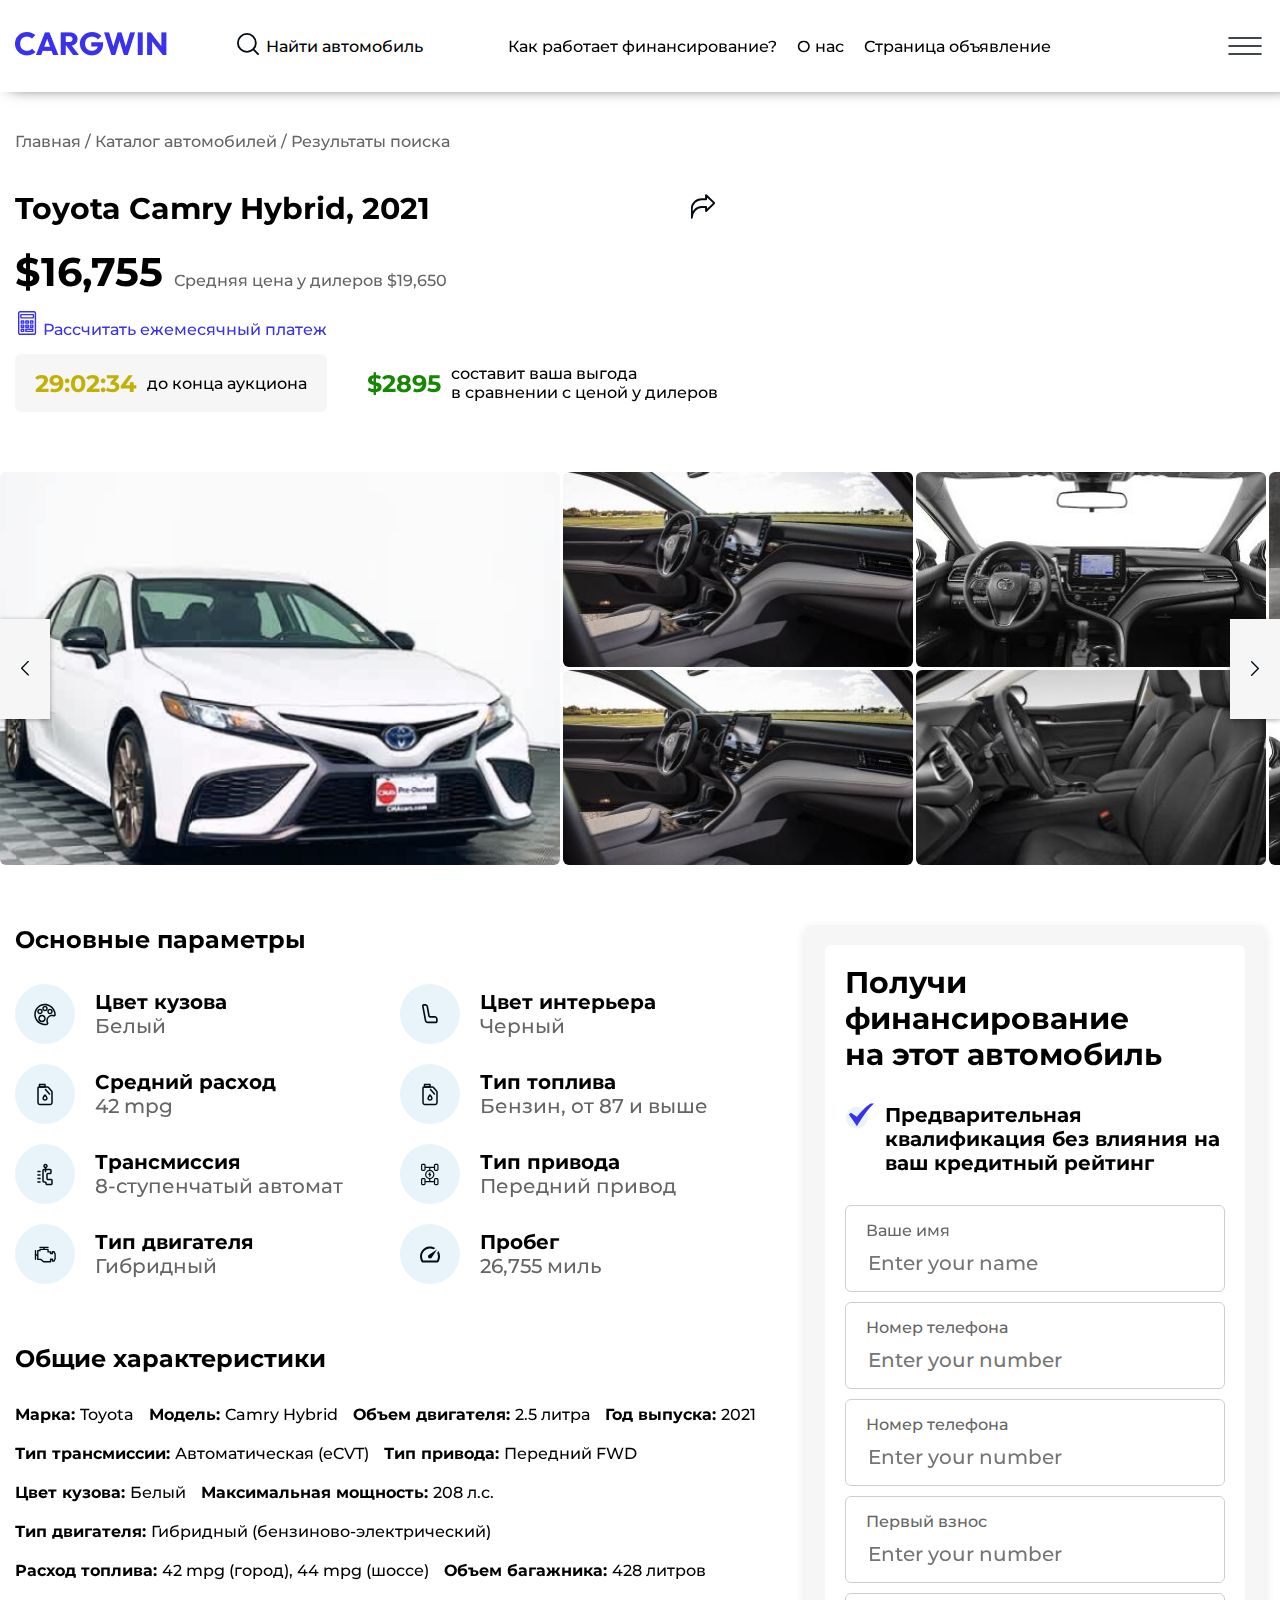
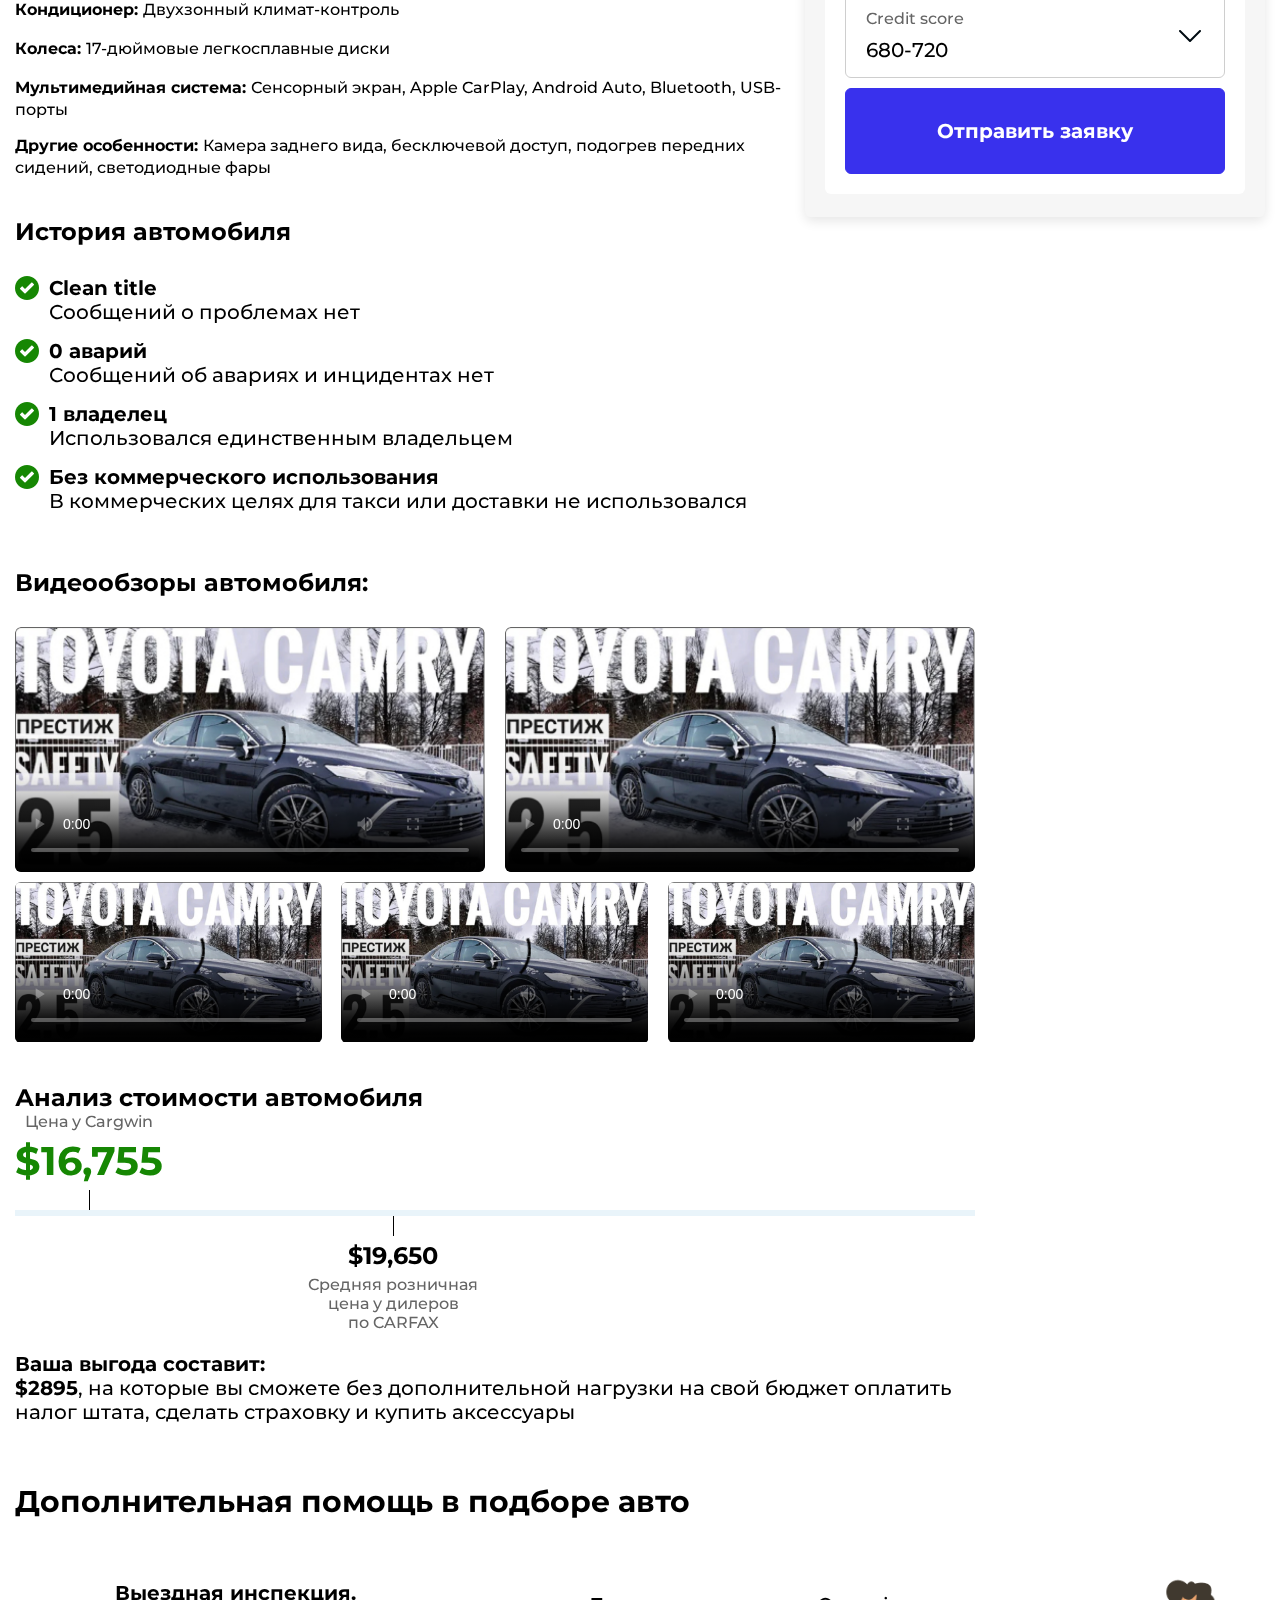
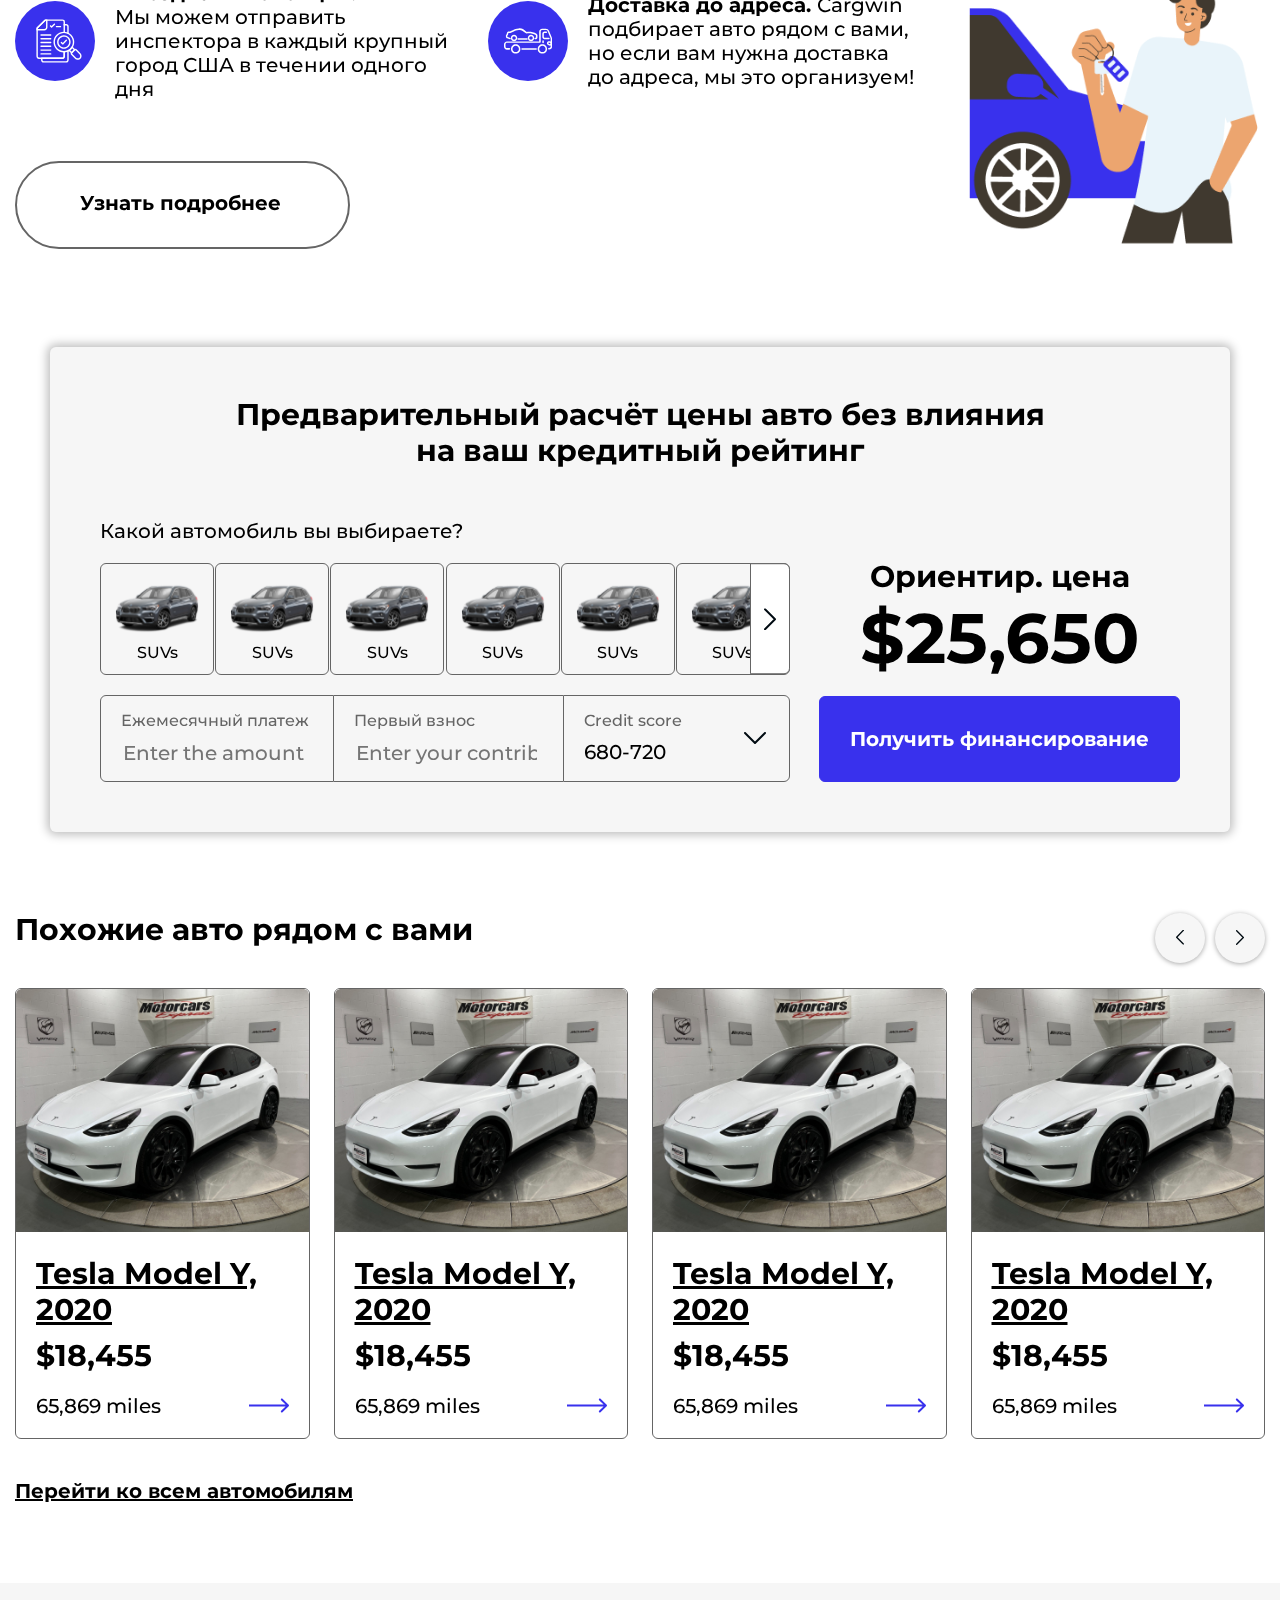
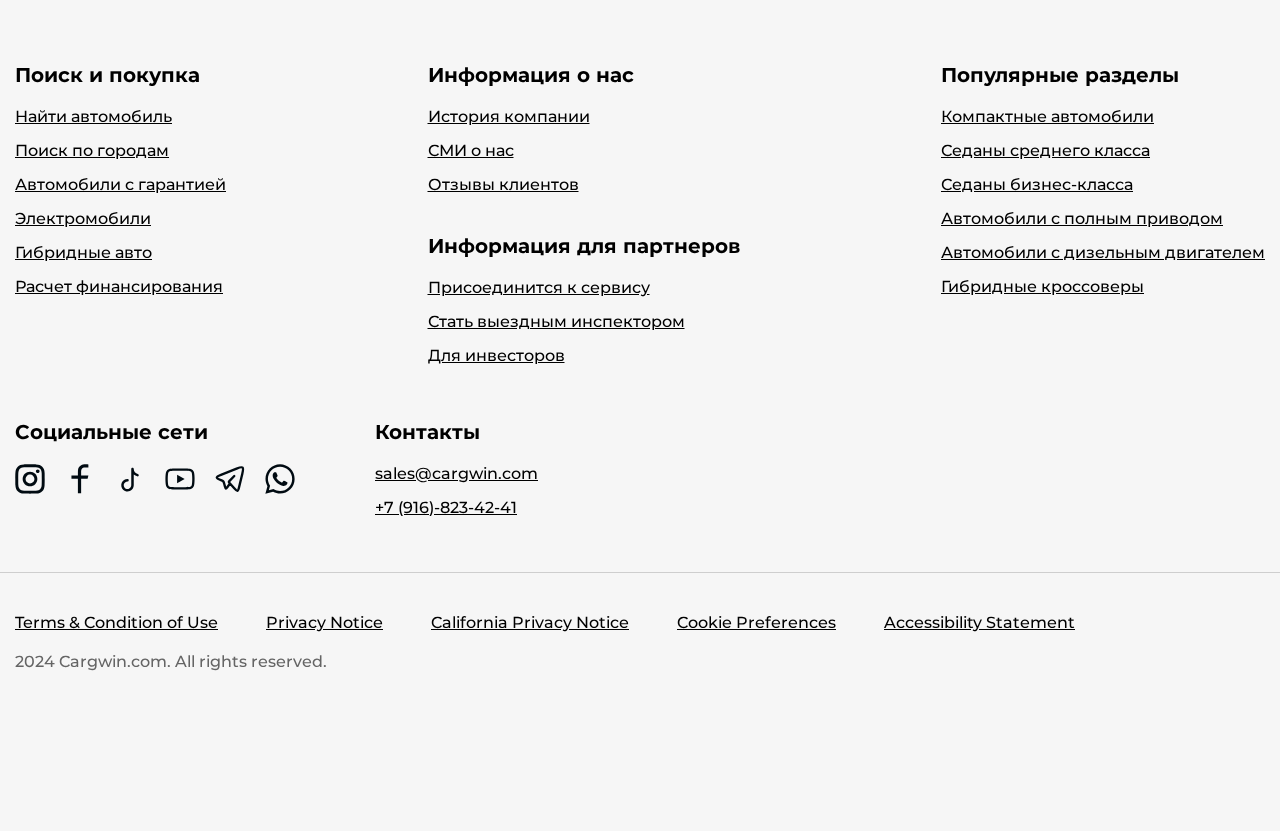
==== fullStory.html @ e54c8998 "init" ====
<!DOCTYPE html>
<html lang="en">

<head>
    <meta charset="UTF-8">
    <meta name="viewport" content="width=device-width, initial-scale=1.0">
    <title>Внутрення страница объявление</title>
    <link rel="shortcut icon" href="./img/cargwin.ico" type="image/x-icon">

    <link rel="stylesheet" href="./css/fancy.css" />
    <link rel="stylesheet" href="./css/swiper.css" />
    <link rel="stylesheet" href="./css/reset.css" />
    <link rel="stylesheet" href="./css/style.css" />
</head>

<body>
    <header>
        <div class="container">
            <div class="header__inner">
                <nav>
                    <div class="nav__left">
                        <a href="/">
                            <img src="./img/cargwin.png" alt="CARGWIN Logo">
                        </a>
                        <ul>
                            <li class="search__block">
                                <label for="search">
                                    <img src="./img/icons/search.svg" alt="Search icon">
                                </label>
                                <input id="search" type="text" placeholder="Найти автомобиль">
                            </li>
                            <li>
                                <a href="./howItWork.html">Как работает финансирование?</a>
                            </li>
                            <li>
                                <a href="./about.html">О нас</a>
                            </li>
                            <li>
                                <a href="./fullStory.html">Страница объявление</a>
                            </li>
                        </ul>
                    </div>
                    <img class="menu__btn" src="./img/icons/menubar.svg" alt="Menubar Icon">
                </nav>
            </div>
        </div>
    </header>
    <main>

        <section class="breadcrumb-section">
            <div class="container">
                <div class="breadcrumb-section__inner">
                    <a class="text-5" href="">Главная / </a>
                    <a class="text-5" href="">Каталог автомобилей /</a>
                    <span class="text-5">Результаты поиска</span>
                </div>
            </div>
        </section>

        <section class="car-fullstory-section ">
            <div class="car-fullstory-section__inner">
                <div class="container">
                    <h2 class="text-2 margin-b-2">Toyota Camry Hybrid, 2021
                        <a href=""> <img src="./img/icons/sharedIcon.svg" alt="Shared "></a>
                    </h2>
                    <h3 class="car-price text-1-2">$16,755 <span class="text-5">Средняя цена у дилеров $19,650</span>
                    </h3>
                    <a href="" class="car-fullstory__calc text-5">
                        <img src="./img/icons/calc.svg " alt="">
                        Рассчитать ежемесячный платеж
                    </a>
                </div>
                <div class="car-fullstory-decors">
                    <div class="container">
                        <div>
                            <h3 class="text-1-3">29:02:34</h3>
                            <span class="text-5">до конца аукциона</span>
                        </div>

                        <div>
                            <h3 class="text-1-3">$2895</h3>
                            <span class="text-5">составит ваша выгода в сравнении с ценой у дилеров</span>
                        </div>
                    </div>
                </div>
                <div id="scrollable-content">
                    <div class="car-fullstory-slider">
                        <a class="slider-main__img" href="./img/fullFtSl1.jpg" data-fancybox="gallery"
                            data-caption="Caption #1">
                            <img src="./img/fullFtSl1.jpg" alt="CARGWIN">
                        </a>
                        <div class="slider-other__img">
                            <div>
                                <a href="./img/fullFtSl2.jpg" data-fancybox="gallery" data-caption="Caption #1">
                                    <img src="./img/fullFtSl2.jpg" alt="CARGWIN">
                                </a>
                                <a href="./img/fullFtSl3.jpg" data-fancybox="gallery" data-caption="Caption #1">
                                    <img src="./img/fullFtSl3.jpg" alt="CARGWIN">
                                </a>
                                <a href="./img/fullFtSl4.jpg" data-fancybox="gallery" data-caption="Caption #1">
                                    <img src="./img/fullFtSl4.jpg" alt="CARGWIN">
                                </a>
                            </div>
                            <div>
                                <a href="./img/fullFtSl2.jpg" data-fancybox="gallery" data-caption="Caption #1">
                                    <img src="./img/fullFtSl2.jpg" alt="CARGWIN">
                                </a>
                                <a href="./img/fullFtSl5.jpg" data-fancybox="gallery" data-caption="Caption #1">
                                    <img src="./img/fullFtSl5.jpg" alt="CARGWIN">
                                </a>
                                <a href="./img/fullFtSl3.jpg" data-fancybox="gallery" data-caption="Caption #1">
                                    <img src="./img/fullFtSl3.jpg" alt="CARGWIN">
                                </a>

                            </div>
                        </div>

                    </div>
                    <div class="btns">
                        <button class="prevBtn"><img src="./img/icons/arrowRight.svg" alt="Arrow next icon"></button>
                        <button class="nextBtn"><img src="./img/icons/arrowRight.svg" alt="Arrow next icon"></button>
                    </div>
                </div>
                <div class="car-fullstory-parametrs">
                    <div class="container">

                        <div class="car-fullstory-parametrs__items-and-get__offer">
                            <div class="car-fullstory-parametrs__items-inner">
                                <h2 class="text-1-3">
                                    Основные параметры
                                </h2>
                                <div class="car-fullstory-parametrs__items">
                                    <div>

                                        <div class="car-fullstory-parametrs__item">
                                            <span class="car-fullstory-parametrs__item-icon">
                                                <img src="./img/fullStoryIcons/colorI.svg" alt="Icon">
                                            </span>
                                            <h3>
                                                <span class="text-4"> Цвет кузова</span>
                                                <span class="text-3">Белый</span>
                                            </h3>
                                        </div>

                                        <div class="car-fullstory-parametrs__item">
                                            <span class="car-fullstory-parametrs__item-icon">
                                                <img src="./img/fullStoryIcons/tipTopliva.svg" alt="Icon">
                                            </span>
                                            <h3>
                                                <span class="text-4"> Средний расход</span>
                                                <span class="text-3">42 mpg</span>
                                            </h3>
                                        </div>

                                        <div class="car-fullstory-parametrs__item">
                                            <span class="car-fullstory-parametrs__item-icon">
                                                <img src="./img/fullStoryIcons/transmiI.svg" alt="Icon probeg">
                                            </span>
                                            <h3>
                                                <span class="text-4">Трансмиссия</span>
                                                <span class="text-3">8-ступенчатый автомат</span>
                                            </h3>
                                        </div>

                                        <div class="car-fullstory-parametrs__item">
                                            <span class="car-fullstory-parametrs__item-icon">
                                                <img src="./img/fullStoryIcons/dvigatelI.svg" alt="Icon probeg">
                                            </span>
                                            <h3>
                                                <span class="text-4">Тип двигателя</span>
                                                <span class="text-3">Гибридный</span>
                                            </h3>
                                        </div>
                                    </div>
                                    <div>
                                        <div class="car-fullstory-parametrs__item">
                                            <span class="car-fullstory-parametrs__item-icon">
                                                <img src="./img/fullStoryIcons/colorInteryera.svg" alt="Icon">
                                            </span>
                                            <h3>
                                                <span class="text-4">Цвет интерьера</span>
                                                <span class="text-3">Черный</span>
                                            </h3>
                                        </div>

                                        <div class="car-fullstory-parametrs__item">
                                            <span class="car-fullstory-parametrs__item-icon">
                                                <img src="./img/fullStoryIcons/tipTopliva.svg" alt="Icon">
                                            </span>
                                            <h3>
                                                <span class="text-4">Тип топлива</span>
                                                <span class="text-3">Бензин, от 87 и выше</span>
                                            </h3>
                                        </div>

                                        <div class="car-fullstory-parametrs__item">
                                            <span class="car-fullstory-parametrs__item-icon">
                                                <img src="./img/fullStoryIcons/tipPrivodaI.svg" alt="Icon">
                                            </span>
                                            <h3>
                                                <span class="text-4">Тип привода</span>
                                                <span class="text-3">Передний привод</span>
                                            </h3>
                                        </div>

                                        <div class="car-fullstory-parametrs__item">
                                            <span class="car-fullstory-parametrs__item-icon">
                                                <img src="./img/fullStoryIcons/probegI.svg" alt="Icon">
                                            </span>
                                            <h3>
                                                <span class="text-4">Пробег</span>
                                                <span class="text-3">26,755 миль</span>
                                            </h3>
                                        </div>

                                    </div>
                                </div>
                                <div class="car-fullstory-characteristics section-margin-4">
                                    <h2 class="text-1-3">
                                        Общие характеристики
                                    </h2>
                                    <div class="car-fullstory-characteristics__items">
                                        <h4>
                                            <span class="text-4-2">Марка:</span>
                                            <span class="text-5">Toyota</span>
                                        </h4>

                                        <h4>
                                            <span class="text-4-2">Модель:</span>
                                            <span class="text-5">Camry Hybrid</span>
                                        </h4>

                                        <h4>
                                            <span class="text-4-2">Объем двигателя:</span>
                                            <span class="text-5">2.5 литра</span>
                                        </h4>

                                        <h4>
                                            <span class="text-4-2">Год выпуска:</span>
                                            <span class="text-5">2021</span>
                                        </h4>

                                        <h4>
                                            <span class="text-4-2">Тип трансмиссии:</span>
                                            <span class="text-5">Автоматическая (eCVT)</span>
                                        </h4>

                                        <h4>
                                            <span class="text-4-2">Тип привода:</span>
                                            <span class="text-5">Передний FWD</span>
                                        </h4>

                                        <h4>
                                            <span class="text-4-2">Цвет кузова:</span>
                                            <span class="text-5">Белый</span>
                                        </h4>

                                        <h4>
                                            <span class="text-4-2">Максимальная мощность:</span>
                                            <span class="text-5">208 л.с.</span>
                                        </h4>

                                        <h4>
                                            <span class="text-4-2">Тип двигателя:</span>
                                            <span class="text-5">Гибридный (бензиново-электрический)</span>
                                        </h4>

                                        <h4>
                                            <span class="text-4-2">Расход топлива:</span>
                                            <span class="text-5">42 mpg (город), 44 mpg (шоссе)</span>
                                        </h4>

                                        <h4>
                                            <span class="text-4-2">Объем багажника:</span>
                                            <span class="text-5">428 литров</span>
                                        </h4>

                                        <h4>
                                            <span class="text-4-2">Кондиционер:</span>
                                            <span class="text-5">Двухзонный климат-контроль</span>
                                        </h4>

                                        <h4>
                                            <span class="text-4-2">Колеса:</span>
                                            <span class="text-5">17-дюймовые легкосплавные диски</span>
                                        </h4>

                                        <h4>
                                            <span class="text-4-2">Мультимедийная система:</span>
                                            <span class="text-5">Сенсорный экран, Apple CarPlay, Android Auto,
                                                Bluetooth, USB-порты</span>
                                        </h4>

                                        <h4>
                                            <span class="text-4-2">Другие особенности:</span>
                                            <span class="text-5">Камера заднего вида, бесключевой доступ, подогрев
                                                передних сидений, светодиодные фары</span>
                                        </h4>
                                    </div>
                                </div>
                            </div>
                            <div class="car-fullstory__get-offer">
                                <div class="car-fullstory__get-offer-inner">
                                    <h2 class="text-2">Получи финансирование на этот автомобиль</h2>
                                    <p class="text-4">
                                        <img src="./img/fullStoryIcons/offerIcon.svg" alt="Offer Icon">
                                        Предварительная квалификация без влияния на ваш кредитный рейтинг
                                    </p>
                                    <div class="row">
                                        <label class="text-input text-5">
                                            Ваше имя
                                            <input class="text-3" type="text" placeholder="Enter your name">
                                        </label>

                                        <label class="text-input text-5">
                                            Номер телефона
                                            <input class="text-3" type="text" placeholder="Enter your number">
                                        </label>
                                        <label class="text-input text-5">
                                            Номер телефона
                                            <input class="text-3" type="text" placeholder="Enter your number">
                                        </label>

                                        <label class="text-input text-5">
                                            Первый взнос
                                            <input class="text-3" type="text" placeholder="Enter your number">
                                        </label>

                                        <div class="custom-label text-5">
                                            Credit score
                                            <ul class="custom-select ">
                                                <li class="custom-selected-option text-3">680-720</li>
                                                <div class="button-select">
                                                    <img src="./img/icons/arrowRight.svg" alt="next btn-icon">
                                                </div>
                                            </ul>
                                        </div>
                                        <a href="" class="section-btn-2 text-4">Отправить заявку</a>
                                    </div>
                                </div>

                            </div>

                        </div>
                    </div>
                </div>
                <div class="car-fullstory-story-cars">
                    <div class="container">
                        <h2 class="text-1-3">
                            История автомобиля
                        </h2>
                        <div class="car-fullstory-story-cars__inner">
                            <div>
                                <img src="./img/icons/check.svg" alt="Check icon">
                                <p>
                                    <span class="text-4">Clean title</span>
                                    <span class="text-3">Сообщений о проблемах нет</span>
                                </p>
                            </div>

                            <div>
                                <img src="./img/icons/check.svg" alt="Check icon">
                                <p>
                                    <span class="text-4">0 аварий</span>
                                    <span class="text-3">Сообщений об авариях и инцидентах нет</span>
                                </p>
                            </div>


                            <div>
                                <img src="./img/icons/check.svg" alt="Check icon">
                                <p>
                                    <span class="text-4">1 владелец</span>
                                    <span class="text-3">Использовался единственным владельцем</span>
                                </p>
                            </div>

                            <div>
                                <img src="./img/icons/check.svg" alt="Check icon">
                                <p>
                                    <span class="text-4">Без коммерческого использования</span>
                                    <span class="text-3">В коммерческих целях для такси или доставки не
                                        использовался</span>
                                </p>
                            </div>

                        </div>
                    </div>
                </div>
                <div class="car-fullstory-video-cars">
                    <div class="container">
                        <h2 class="text-1-3">
                            Видеообзоры автомобиля:
                        </h2>
                        <div class="row">
                            <video controls poster="img/poster.jpg">
                                <source src="./img/sto.mp4" type="video/mp4">
                            </video>
                            <video controls poster="img/poster.jpg">
                                <source src="./img/sto.mp4" type="video/mp4">
                            </video>
                            <video controls poster="img/poster.jpg">
                                <source src="./img/sto.mp4" type="video/mp4">
                            </video>
                            <video controls poster="img/poster.jpg">
                                <source src="./img/sto.mp4" type="video/mp4">
                            </video>
                            <video controls poster="img/poster.jpg">
                                <source src="./img/sto.mp4" type="video/mp4">
                            </video>
                        </div>
                    </div>
                </div>
                <div class="car-fullstory-analysis">
                    <div class="container">
                        <div class="car-fullstory-analysis__inner">
                            <h2 class="text-1-3">
                                Анализ стоимости автомобиля</h2>
                            <div>
                                <h5 class="text-1-2">
                                    <span class="text-5">Цена у Cargwin</span>
                                    <span class="text-1-2">$16,755</span>
                                </h5>
                                <div class="line"></div>
                                <h5>
                                    <span class="text-1-3">$19,650</span>
                                    <span class="text-5">Средняя розничная цена у дилеров по CARFAX</span>
                                </h5>
                            </div>
                            <p class="text-3">
                                <b>Ваша выгода составит:</b> <br>
                                <b>$2895</b>, на которые вы сможете без дополнительной нагрузки на свой бюджет оплатить
                                налог
                                штата, сделать страховку и купить аксессуары
                            </p>
                        </div>

                    </div>
                </div>
            </div>
        </section>

        <section class="helping-section">
            <div class="container">
                <div class="helping-section__inner">
                    <h2 class="text-2 margin-b-4">Дополнительная помощь в подборе авто</h2>
                    <div class="row">
                        <div class="helping-main__text">
                            <div class="row">
                                <div class="col">
                                    <img src="./img/icons/helpIcon1.svg" alt="Help Icon">
                                    <p class="text-3">
                                        <span class="text-4">
                                            Выездная инспекция.
                                        </span> Мы можем отправить инспектора в каждый крупный город США в течении
                                        одного дня
                                    </p>
                                </div>
                                <div class="col">
                                    <img src="./img/icons/helpIcon2.svg" alt="Help Icon">
                                    <p class="text-3">
                                        <span class="text-4">
                                            Доставка до адреса.
                                        </span> Cargwin подбирает авто рядом с вами, но если вам нужна доставка
                                        до адреса,
                                        мы это организуем!
                                    </p>
                                </div>
                            </div>
                            <a class="section-btn-1 text-4" href="">Узнать подробнее</a>
                        </div>
                        <div class="helping__img">
                            <img src="./img/helpImg.png" alt="Helping section img">
                        </div>
                    </div>

                </div>
            </div>
            </div>
        </section>


        <section class="price-section section-margin-8">
            <div class="container">

                <h2 class="text-2 margin-b-4">
                    Предварительный расчёт цены авто без влияния на ваш кредитный рейтинг
                </h2>
                <div class="price-section__inner ">

                    <div class="price-section__left">
                        <p class="text-3 margin-b-2 "> Какой автомобиль вы выбираете?</p>
                        <div class="row ">
                            <div class="scroll-block">
                                <div class="swiper swiper-calculator">
                                    <div class="swiper-wrapper">
                                        <div class="swiper-slide">
                                            <img src="./img/avtoCalc1.png" alt="Car calculatore">
                                            <h3 class="text-5">SUVs</h3>
                                        </div>
                                        <div class="swiper-slide">
                                            <img src="./img/avtoCalc1.png" alt="Car calculatore">
                                            <h3 class="text-5">SUVs</h3>
                                        </div>
                                        <div class="swiper-slide">
                                            <img src="./img/avtoCalc1.png" alt="Car calculatore">
                                            <h3 class="text-5">SUVs</h3>
                                        </div>
                                        <div class="swiper-slide">
                                            <img src="./img/avtoCalc1.png" alt="Car calculatore">
                                            <h3 class="text-5">SUVs</h3>
                                        </div>
                                        <div class="swiper-slide">
                                            <img src="./img/avtoCalc1.png" alt="Car calculatore">
                                            <h3 class="text-5">SUVs</h3>
                                        </div>
                                        <div class="swiper-slide">
                                            <img src="./img/avtoCalc1.png" alt="Car calculatore">
                                            <h3 class="text-5">SUVs</h3>
                                        </div>
                                        <div class="swiper-slide">
                                            <img src="./img/avtoCalc1.png" alt="Car calculatore">
                                            <h3 class="text-5">SUVs</h3>
                                        </div>
                                        <div class="swiper-slide">
                                            <img src="./img/avtoCalc1.png" alt="Car calculatore">
                                            <h3 class="text-5">SUVs</h3>
                                        </div>
                                        <div class="swiper-slide">
                                            <img src="./img/avtoCalc1.png" alt="Car calculatore">
                                            <h3 class="text-5">SUVs</h3>
                                        </div>

                                        <div class="swiper-slide">
                                            <img src="./img/avtoCalc1.png" alt="Car calculatore">
                                            <h3 class="text-5">SUVs</h3>
                                        </div>
                                        <div class="swiper-slide">
                                            <img src="./img/avtoCalc1.png" alt="Car calculatore">
                                            <h3 class="text-5">SUVs</h3>
                                        </div>
                                        <div class="swiper-slide">
                                            <img src="./img/avtoCalc1.png" alt="Car calculatore">
                                            <h3 class="text-5">SUVs</h3>
                                        </div>
                                        <div class="swiper-slide">
                                            <img src="./img/avtoCalc1.png" alt="Car calculatore">
                                            <h3 class="text-5">SUVs</h3>
                                        </div>
                                        <div class="swiper-slide">
                                            <img src="./img/avtoCalc1.png" alt="Car calculatore">
                                            <h3 class="text-5">SUVs</h3>
                                        </div>
                                        <div class="swiper-slide">
                                            <img src="./img/avtoCalc1.png" alt="Car calculatore">
                                            <h3 class="text-5">SUVs</h3>
                                        </div>
                                        <div class="swiper-slide">
                                            <img src="./img/avtoCalc1.png" alt="Car calculatore">
                                            <h3 class="text-5">SUVs</h3>
                                        </div>
                                        <div class="swiper-slide">
                                            <img src="./img/avtoCalc1.png" alt="Car calculatore">
                                            <h3 class="text-5">SUVs</h3>
                                        </div>
                                        <div class="swiper-slide">
                                            <img src="./img/avtoCalc1.png" alt="Car calculatore">
                                            <h3 class="text-5">SUVs</h3>
                                        </div>




                                    </div>

                                    <div class="button-next">
                                        <img src="./img/icons/arrowRight.svg" alt="next btn-icon">
                                    </div>
                                </div>
                                <!--<div class="swiper-scrollbar"></div>-->
                            </div>
                            <div class="user-credit-data">
                                <label class="monthly-payment text-5">
                                    Ежемесячный платеж
                                    <input class="text-3" type="number" placeholder="Enter the amount">
                                </label>
                                <label class="first-installment text-5">
                                    Первый взнос
                                    <input class="text-3" type="text" placeholder="Enter your contribution">
                                </label>
                                <div class="custom-label text-5">
                                    Credit score
                                    <ul class="custom-select ">
                                        <li class="custom-selected-option text-3">680-720</li>
                                        <div class="button-select">
                                            <img src="./img/icons/arrowRight.svg" alt="next btn-icon">
                                        </div>
                                    </ul>
                                </div>
                            </div>
                        </div>
                    </div>
                    <div class="price-section__right">
                        <div>
                            <h2 class="text-2">Ориентир. цена</h2>
                            <h3 class="text-1">$25,650</h3>
                        </div>
                        <a class="section-btn-2 text-4 " href="">Получить финансирование</a>
                    </div>
                </div>
            </div>
        </section>

        <section class="best-cars section-margin-8">
            <div class="container">
                <div class="best-cars__inner">
                    <h2 class="text-2 margin-b-4">Похожие авто рядом с вами</h2>
                    <div class="swiper swiper-best-cars">
                        <div class="swiper-wrapper">
                            <div class="swiper-slide">
                                <img src="./img/bestCar.jpg" alt="Best car">
                                <div class="swiper-slide-text">
                                    <h3 class="text-2">Tesla Model Y, 2020</h3>
                                    <span class="text-2">$18,455</span>
                                    <a href="">
                                        <span class="text-3">65,869 miles</span>
                                        <img class="icon" src="./img/icons/bestCarArrow.svg"
                                            alt="Best Car Arrow Icon" />
                                    </a>
                                </div>
                            </div>
                            <div class="swiper-slide">
                                <img src="./img/bestCar.jpg" alt="Best car">
                                <div class="swiper-slide-text">
                                    <h3 class="text-2">Tesla Model Y, 2020</h3>
                                    <span class="text-2">$18,455</span>
                                    <a href="">
                                        <span class="text-3">65,869 miles</span>
                                        <img class="icon" src="./img/icons/bestCarArrow.svg"
                                            alt="Best Car Arrow Icon" />
                                    </a>
                                </div>
                            </div>
                            <div class="swiper-slide">
                                <img src="./img/bestCar.jpg" alt="Best car">
                                <div class="swiper-slide-text">
                                    <h3 class="text-2">Tesla Model Y, 2020</h3>
                                    <span class="text-2">$18,455</span>
                                    <a href="">
                                        <span class="text-3">65,869 miles</span>
                                        <img class="icon" src="./img/icons/bestCarArrow.svg"
                                            alt="Best Car Arrow Icon" />
                                    </a>
                                </div>
                            </div>
                            <div class="swiper-slide">
                                <img src="./img/bestCar.jpg" alt="Best car">
                                <div class="swiper-slide-text">
                                    <h3 class="text-2">Tesla Model Y, 2020</h3>
                                    <span class="text-2">$18,455</span>
                                    <a href="">
                                        <span class="text-3">65,869 miles</span>
                                        <img class="icon" src="./img/icons/bestCarArrow.svg"
                                            alt="Best Car Arrow Icon" />
                                    </a>
                                </div>
                            </div>
                            <div class="swiper-slide">
                                <img src="./img/bestCar.jpg" alt="Best car">
                                <div class="swiper-slide-text">
                                    <h3 class="text-2">Tesla Model Y, 2020</h3>
                                    <span class="text-2">$18,455</span>
                                    <a href="">
                                        <span class="text-3">65,869 miles</span>
                                        <img class="icon" src="./img/icons/bestCarArrow.svg"
                                            alt="Best Car Arrow Icon" />
                                    </a>
                                </div>
                            </div>
                        </div>
                    </div>
                    <a class="text-4 best-cars__btn" href="">Перейти ко всем автомобилям</a>
                    <div class="swiper-btns">
                        <button class="btn-prev">
                            <img src="./img/icons/arrowRight.svg" alt="Arrow next icon">
                        </button>
                        <button class="btn-next">
                            <img src="./img/icons/arrowRight.svg" alt="Arrow next icon">
                        </button>
                    </div>
                </div>
            </div>
        </section>


    </main>
    <footer class="section-padding-8-3">
        <div class="container">
            <div class="footer__inner">
                <div>
                    <h3 class="text-4 margin-b-2">
                        Поиск и покупка
                    </h3>
                    <ul class="footer__cat">
                        <li><a href="">Найти автомобиль</a></li>
                        <li><a href="">Поиск по городам</a></li>
                        <li><a href="">Автомобили с гарантией</a></li>
                        <li><a href="">Электромобили</a></li>
                        <li><a href="">Гибридные авто</a></li>
                        <li><a href="">Расчет финансирования</a></li>
                    </ul>
                </div>

                <div>
                    <h3 class="text-4 margin-b-2">
                        Информация о нас
                    </h3>
                    <ul class="footer__cat">
                        <li><a href="">История компании</a></li>
                        <li><a href="">СМИ о нас</a></li>
                        <li><a href="">Отзывы клиентов</a></li>
                    </ul>

                    <h3 class="text-4 margin-b-2 footer-deco">
                        Информация для партнеров
                    </h3>
                    <ul class="footer__cat">
                        <li><a href="">Присоединится к сервису</a></li>
                        <li><a href="">Стать выездным инспектором</a></li>
                        <li><a href="">Для инвесторов</a></li>
                    </ul>
                </div>


                <div>
                    <h3 class="text-4 margin-b-2">
                        Популярные разделы
                    </h3>
                    <ul class="footer__cat">
                        <li><a href="">Компактные автомобили</a></li>
                        <li><a href="">Седаны среднего класса</a></li>
                        <li><a href="">Седаны бизнес-класса</a></li>
                        <li><a href="">Автомобили с полным приводом</a></li>
                        <li><a href="">Автомобили с дизельным двигателем</a></li>
                        <li><a href="">Гибридные кроссоверы</a></li>
                    </ul>
                </div>

                <div class="socials-block">
                    <div>
                        <h3 class="text-4 margin-b-2 ">
                            Социальные сети
                        </h3>
                        <ul class="footer__cat footer__socials">
                            <li>
                                <a>
                                    <img src="./img/icons/inst.svg" alt="Inst Icon">
                                </a>
                            </li>
                            <li>
                                <a>
                                    <img src="./img/icons/facebook.svg" alt="Facebook Icon">
                                </a>
                            </li>
                            <li>
                                <a>
                                    <img src="./img/icons/tiktok.svg" alt="TikTok Icon">
                                </a>
                            </li>

                            <li>
                                <a>
                                    <img src="./img/icons/youtube.svg" alt="Youtube Icon">
                                </a>
                            </li>
                            <li>
                                <a>
                                    <img src="./img/icons/telegram.svg" alt="Telegram Icon">
                                </a>
                            </li>
                            <li>
                                <a>
                                    <img src="./img/icons/vp.svg" alt="Whatsapp Icon">
                                </a>
                            </li>
                        </ul>
                    </div>

                    <div>
                        <h3 class="text-4 margin-b-2 footer-deco">
                            Контакты
                        </h3>
                        <ul class="footer__cat">
                            <li><a href="mailto:sales@cargwin.com">sales@cargwin.com</a></li>
                            <li><a href="+79168234241">+7 (916)-823-42-41</a></li>
                        </ul>
                    </div>
                </div>


            </div>
        </div>
        <div class="container">
            <div class="privacy">
                <ul>
                    <li><a href="">Terms & Condition of Use</a></li>
                    <li><a href="">Privacy Notice</a></li>
                    <li><a href="">California Privacy Notice</a></li>
                    <li><a href="">Cookie Preferences</a></li>
                    <li><a href="">Accessibility Statement</a></li>
                </ul>
                <span>2024 Cargwin.com. All rights reserved.</span>
            </div>
        </div>
    </footer>
    <div class="offcanvas">
        <div class="offcanvas__header">
            <img src="./img/icons/close-menu.png" class="btn-close-menu" alt="btn close">
            <img src="./img/cargwin.png" alt="">

        </div>
        <div class="offcanvas__main">
            <ul>
                <li><a href="">Lorem lorem</a></li>
                <li><a href="">Lorem lorem</a></li>
                <li><a href="">Lorem lorem</a></li>
                <li><a href="">Lorem lorem</a></li>
                <li><a href="">Lorem lorem</a></li>
                <li><a href="">Lorem lorem</a></li>

            </ul>
        </div>
    </div>
    <!-- Скрипт для обработки прокрутки -->
    <script>
        // Элемент, который будет прокручиваться
        const scrollableContent = document.querySelector('.car-fullstory-slider');

        // Кнопки
        const prevBtn = document.querySelector('#scrollable-content .prevBtn');
        const nextBtn = document.querySelector('#scrollable-content .nextBtn');

        // Прокрутка на 30% от ширины элемента
        const scrollAmount = scrollableContent.offsetWidth * 0.5;

        // Функция для прокрутки влево на 30% ширины элемента
        prevBtn.addEventListener('click', () => {
            scrollableContent.scrollBy({
                left: -scrollAmount, // Прокрутка влево
                behavior: 'smooth' // Плавная прокрутка
            });
        });

        // Функция для прокрутки вправо на 30% ширины элемента
        nextBtn.addEventListener('click', () => {
            scrollableContent.scrollBy({
                left: scrollAmount, // Прокрутка вправо
                behavior: 'smooth' // Плавная прокрутка
            });
        });


    </script>

    <script src="./js/fancy.js"></script>
    <script src="https://cdnjs.cloudflare.com/ajax/libs/jquery/3.7.1/jquery.min.js"
        integrity="sha512-v2CJ7UaYy4JwqLDIrZUI/4hqeoQieOmAZNXBeQyjo21dadnwR+8ZaIJVT8EE2iyI61OV8e6M8PP2/4hpQINQ/g=="
        crossorigin="anonymous" referrerpolicy="no-referrer"></script>

    <script src="./js/swiper.js"></script>
    <script>
        Fancybox.bind("[data-fancybox]", {
            // Your custom options
        }); 
    </script>
    <script src="./js/app.js"></script>
</body>

</html>
---- css/fancy.css ----
:root{--f-spinner-width: 36px;--f-spinner-height: 36px;--f-spinner-color-1: rgba(0, 0, 0, 0.1);--f-spinner-color-2: rgba(17, 24, 28, 0.8);--f-spinner-stroke: 2.75}.f-spinner{margin:auto;padding:0;width:var(--f-spinner-width);height:var(--f-spinner-height)}.f-spinner svg{width:100%;height:100%;vertical-align:top;animation:f-spinner-rotate 2s linear infinite}.f-spinner svg *{stroke-width:var(--f-spinner-stroke);fill:none}.f-spinner svg *:first-child{stroke:var(--f-spinner-color-1)}.f-spinner svg *:last-child{stroke:var(--f-spinner-color-2);animation:f-spinner-dash 2s ease-in-out infinite}@keyframes f-spinner-rotate{100%{transform:rotate(360deg)}}@keyframes f-spinner-dash{0%{stroke-dasharray:1,150;stroke-dashoffset:0}50%{stroke-dasharray:90,150;stroke-dashoffset:-35}100%{stroke-dasharray:90,150;stroke-dashoffset:-124}}.f-throwOutUp{animation:var(--f-throw-out-duration, 0.175s) ease-out both f-throwOutUp}.f-throwOutDown{animation:var(--f-throw-out-duration, 0.175s) ease-out both f-throwOutDown}@keyframes f-throwOutUp{to{transform:translate3d(0, calc(var(--f-throw-out-distance, 150px) * -1), 0);opacity:0}}@keyframes f-throwOutDown{to{transform:translate3d(0, var(--f-throw-out-distance, 150px), 0);opacity:0}}.f-zoomInUp{animation:var(--f-transition-duration, 0.2s) ease .1s both f-zoomInUp}.f-zoomOutDown{animation:var(--f-transition-duration, 0.2s) ease both f-zoomOutDown}@keyframes f-zoomInUp{from{transform:scale(0.975) translate3d(0, 16px, 0);opacity:0}to{transform:scale(1) translate3d(0, 0, 0);opacity:1}}@keyframes f-zoomOutDown{to{transform:scale(0.975) translate3d(0, 16px, 0);opacity:0}}.f-fadeIn{animation:var(--f-transition-duration, 0.2s) var(--f-transition-easing, ease) var(--f-transition-delay, 0s) both f-fadeIn;z-index:2}.f-fadeOut{animation:var(--f-transition-duration, 0.2s) var(--f-transition-easing, ease) var(--f-transition-delay, 0s) both f-fadeOut;z-index:1}@keyframes f-fadeIn{0%{opacity:0}100%{opacity:1}}@keyframes f-fadeOut{100%{opacity:0}}.f-fadeFastIn{animation:var(--f-transition-duration, 0.2s) ease-out both f-fadeFastIn;z-index:2}.f-fadeFastOut{animation:var(--f-transition-duration, 0.1s) ease-out both f-fadeFastOut;z-index:2}@keyframes f-fadeFastIn{0%{opacity:.75}100%{opacity:1}}@keyframes f-fadeFastOut{100%{opacity:0}}.f-fadeSlowIn{animation:var(--f-transition-duration, 0.5s) ease both f-fadeSlowIn;z-index:2}.f-fadeSlowOut{animation:var(--f-transition-duration, 0.5s) ease both f-fadeSlowOut;z-index:1}@keyframes f-fadeSlowIn{0%{opacity:0}100%{opacity:1}}@keyframes f-fadeSlowOut{100%{opacity:0}}.f-crossfadeIn{animation:var(--f-transition-duration, 0.2s) ease-out both f-crossfadeIn;z-index:2}.f-crossfadeOut{animation:calc(var(--f-transition-duration, 0.2s)*.5) linear .1s both f-crossfadeOut;z-index:1}@keyframes f-crossfadeIn{0%{opacity:0}100%{opacity:1}}@keyframes f-crossfadeOut{100%{opacity:0}}.f-slideIn.from-next{animation:var(--f-transition-duration, 0.85s) cubic-bezier(0.16, 1, 0.3, 1) f-slideInNext}.f-slideIn.from-prev{animation:var(--f-transition-duration, 0.85s) cubic-bezier(0.16, 1, 0.3, 1) f-slideInPrev}.f-slideOut.to-next{animation:var(--f-transition-duration, 0.85s) cubic-bezier(0.16, 1, 0.3, 1) f-slideOutNext}.f-slideOut.to-prev{animation:var(--f-transition-duration, 0.85s) cubic-bezier(0.16, 1, 0.3, 1) f-slideOutPrev}@keyframes f-slideInPrev{0%{transform:translateX(100%)}100%{transform:translate3d(0, 0, 0)}}@keyframes f-slideInNext{0%{transform:translateX(-100%)}100%{transform:translate3d(0, 0, 0)}}@keyframes f-slideOutNext{100%{transform:translateX(-100%)}}@keyframes f-slideOutPrev{100%{transform:translateX(100%)}}.f-classicIn.from-next{animation:var(--f-transition-duration, 0.85s) cubic-bezier(0.16, 1, 0.3, 1) f-classicInNext;z-index:2}.f-classicIn.from-prev{animation:var(--f-transition-duration, 0.85s) cubic-bezier(0.16, 1, 0.3, 1) f-classicInPrev;z-index:2}.f-classicOut.to-next{animation:var(--f-transition-duration, 0.85s) cubic-bezier(0.16, 1, 0.3, 1) f-classicOutNext;z-index:1}.f-classicOut.to-prev{animation:var(--f-transition-duration, 0.85s) cubic-bezier(0.16, 1, 0.3, 1) f-classicOutPrev;z-index:1}@keyframes f-classicInNext{0%{transform:translateX(-75px);opacity:0}100%{transform:translate3d(0, 0, 0);opacity:1}}@keyframes f-classicInPrev{0%{transform:translateX(75px);opacity:0}100%{transform:translate3d(0, 0, 0);opacity:1}}@keyframes f-classicOutNext{100%{transform:translateX(-75px);opacity:0}}@keyframes f-classicOutPrev{100%{transform:translateX(75px);opacity:0}}:root{--f-button-width: 40px;--f-button-height: 40px;--f-button-border: 0;--f-button-border-radius: 0;--f-button-color: #374151;--f-button-bg: #f8f8f8;--f-button-hover-bg: #e0e0e0;--f-button-active-bg: #d0d0d0;--f-button-shadow: none;--f-button-transition: all 0.15s ease;--f-button-transform: none;--f-button-svg-width: 20px;--f-button-svg-height: 20px;--f-button-svg-stroke-width: 1.5;--f-button-svg-fill: none;--f-button-svg-filter: none;--f-button-svg-disabled-opacity: 0.65}.f-button{display:flex;justify-content:center;align-items:center;box-sizing:content-box;position:relative;margin:0;padding:0;width:var(--f-button-width);height:var(--f-button-height);border:var(--f-button-border);border-radius:var(--f-button-border-radius);color:var(--f-button-color);background:var(--f-button-bg);box-shadow:var(--f-button-shadow);pointer-events:all;cursor:pointer;transition:var(--f-button-transition)}@media(hover: hover){.f-button:hover:not([disabled]){color:var(--f-button-hover-color);background-color:var(--f-button-hover-bg)}}.f-button:active:not([disabled]){background-color:var(--f-button-active-bg)}.f-button:focus:not(:focus-visible){outline:none}.f-button:focus-visible{outline:none;box-shadow:inset 0 0 0 var(--f-button-outline, 2px) var(--f-button-outline-color, var(--f-button-color))}.f-button svg{width:var(--f-button-svg-width);height:var(--f-button-svg-height);fill:var(--f-button-svg-fill);stroke:currentColor;stroke-width:var(--f-button-svg-stroke-width);stroke-linecap:round;stroke-linejoin:round;transition:opacity .15s ease;transform:var(--f-button-transform);filter:var(--f-button-svg-filter);pointer-events:none}.f-button[disabled]{cursor:default}.f-button[disabled] svg{opacity:var(--f-button-svg-disabled-opacity)}.f-carousel__nav .f-button.is-prev,.f-carousel__nav .f-button.is-next,.fancybox__nav .f-button.is-prev,.fancybox__nav .f-button.is-next{position:absolute;z-index:1}.is-horizontal .f-carousel__nav .f-button.is-prev,.is-horizontal .f-carousel__nav .f-button.is-next,.is-horizontal .fancybox__nav .f-button.is-prev,.is-horizontal .fancybox__nav .f-button.is-next{top:50%;transform:translateY(-50%)}.is-horizontal .f-carousel__nav .f-button.is-prev,.is-horizontal .fancybox__nav .f-button.is-prev{left:var(--f-button-prev-pos)}.is-horizontal .f-carousel__nav .f-button.is-next,.is-horizontal .fancybox__nav .f-button.is-next{right:var(--f-button-next-pos)}.is-horizontal.is-rtl .f-carousel__nav .f-button.is-prev,.is-horizontal.is-rtl .fancybox__nav .f-button.is-prev{left:auto;right:var(--f-button-next-pos)}.is-horizontal.is-rtl .f-carousel__nav .f-button.is-next,.is-horizontal.is-rtl .fancybox__nav .f-button.is-next{right:auto;left:var(--f-button-prev-pos)}.is-vertical .f-carousel__nav .f-button.is-prev,.is-vertical .f-carousel__nav .f-button.is-next,.is-vertical .fancybox__nav .f-button.is-prev,.is-vertical .fancybox__nav .f-button.is-next{top:auto;left:50%;transform:translateX(-50%)}.is-vertical .f-carousel__nav .f-button.is-prev,.is-vertical .fancybox__nav .f-button.is-prev{top:var(--f-button-next-pos)}.is-vertical .f-carousel__nav .f-button.is-next,.is-vertical .fancybox__nav .f-button.is-next{bottom:var(--f-button-next-pos)}.is-vertical .f-carousel__nav .f-button.is-prev svg,.is-vertical .f-carousel__nav .f-button.is-next svg,.is-vertical .fancybox__nav .f-button.is-prev svg,.is-vertical .fancybox__nav .f-button.is-next svg{transform:rotate(90deg)}.f-carousel__nav .f-button:disabled,.fancybox__nav .f-button:disabled{pointer-events:none}html.with-fancybox{width:auto;overflow:visible;scroll-behavior:auto}html.with-fancybox body{touch-action:none}html.with-fancybox body.hide-scrollbar{width:auto;margin-right:calc(var(--fancybox-body-margin, 0px) + var(--fancybox-scrollbar-compensate, 0px));overflow:hidden !important;overscroll-behavior-y:none}.fancybox__container{--fancybox-color: #dbdbdb;--fancybox-hover-color: #fff;--fancybox-bg: rgba(24, 24, 27, 0.98);--fancybox-slide-gap: 10px;--f-spinner-width: 50px;--f-spinner-height: 50px;--f-spinner-color-1: rgba(255, 255, 255, 0.1);--f-spinner-color-2: #bbb;--f-spinner-stroke: 3.65;position:fixed;top:0;left:0;bottom:0;right:0;direction:ltr;display:flex;flex-direction:column;box-sizing:border-box;margin:0;padding:0;color:#f8f8f8;-webkit-tap-highlight-color:rgba(0,0,0,0);overflow:visible;z-index:var(--fancybox-zIndex, 1050);outline:none;transform-origin:top left;-webkit-text-size-adjust:100%;-moz-text-size-adjust:none;-ms-text-size-adjust:100%;text-size-adjust:100%;overscroll-behavior-y:contain}.fancybox__container *,.fancybox__container *::before,.fancybox__container *::after{box-sizing:inherit}.fancybox__container::backdrop{background-color:rgba(0,0,0,0)}.fancybox__backdrop{position:fixed;top:0;left:0;bottom:0;right:0;z-index:-1;background:var(--fancybox-bg);opacity:var(--fancybox-opacity, 1);will-change:opacity}.fancybox__carousel{position:relative;box-sizing:border-box;flex:1;min-height:0;z-index:10;overflow-y:visible;overflow-x:clip}.fancybox__viewport{width:100%;height:100%}.fancybox__viewport.is-draggable{cursor:move;cursor:grab}.fancybox__viewport.is-dragging{cursor:move;cursor:grabbing}.fancybox__track{display:flex;margin:0 auto;height:100%}.fancybox__slide{flex:0 0 auto;position:relative;display:flex;flex-direction:column;align-items:center;width:100%;height:100%;margin:0 var(--fancybox-slide-gap) 0 0;padding:4px;overflow:auto;overscroll-behavior:contain;transform:translate3d(0, 0, 0);backface-visibility:hidden}.fancybox__container:not(.is-compact) .fancybox__slide.has-close-btn{padding-top:40px}.fancybox__slide.has-iframe,.fancybox__slide.has-video,.fancybox__slide.has-html5video{overflow:hidden}.fancybox__slide.has-image{overflow:hidden}.fancybox__slide.has-image.is-animating,.fancybox__slide.has-image.is-selected{overflow:visible}.fancybox__slide::before,.fancybox__slide::after{content:"";flex:0 0 0;margin:auto}.fancybox__backdrop:empty,.fancybox__viewport:empty,.fancybox__track:empty,.fancybox__slide:empty{display:block}.fancybox__content{align-self:center;display:flex;flex-direction:column;position:relative;margin:0;padding:2rem;max-width:100%;color:var(--fancybox-content-color, #374151);background:var(--fancybox-content-bg, #fff);cursor:default;border-radius:0;z-index:20}.is-loading .fancybox__content{opacity:0}.is-draggable .fancybox__content{cursor:move;cursor:grab}.can-zoom_in .fancybox__content{cursor:zoom-in}.can-zoom_out .fancybox__content{cursor:zoom-out}.is-dragging .fancybox__content{cursor:move;cursor:grabbing}.fancybox__content [data-selectable],.fancybox__content [contenteditable]{cursor:auto}.fancybox__slide.has-image>.fancybox__content{padding:0;background:rgba(0,0,0,0);min-height:1px;background-repeat:no-repeat;background-size:contain;background-position:center center;transition:none;transform:translate3d(0, 0, 0);backface-visibility:hidden}.fancybox__slide.has-image>.fancybox__content>picture>img{width:100%;height:auto;max-height:100%}.is-animating .fancybox__content,.is-dragging .fancybox__content{will-change:transform,width,height}.fancybox-image{margin:auto;display:block;width:100%;height:100%;min-height:0;object-fit:contain;user-select:none;filter:blur(0px)}.fancybox__caption{align-self:center;max-width:100%;flex-shrink:0;margin:0;padding:14px 0 4px 0;overflow-wrap:anywhere;line-height:1.375;color:var(--fancybox-color, currentColor);opacity:var(--fancybox-opacity, 1);cursor:auto;visibility:visible}.is-loading .fancybox__caption,.is-closing .fancybox__caption{opacity:0;visibility:hidden}.is-compact .fancybox__caption{padding-bottom:0}.f-button.is-close-btn{--f-button-svg-stroke-width: 2;position:absolute;top:0;right:8px;z-index:40}.fancybox__content>.f-button.is-close-btn{--f-button-width: 34px;--f-button-height: 34px;--f-button-border-radius: 4px;--f-button-color: var(--fancybox-color, #fff);--f-button-hover-color: var(--fancybox-color, #fff);--f-button-bg: transparent;--f-button-hover-bg: transparent;--f-button-active-bg: transparent;--f-button-svg-width: 22px;--f-button-svg-height: 22px;position:absolute;top:-38px;right:0;opacity:.75}.is-loading .fancybox__content>.f-button.is-close-btn{visibility:hidden}.is-zooming-out .fancybox__content>.f-button.is-close-btn{visibility:hidden}.fancybox__content>.f-button.is-close-btn:hover{opacity:1}.fancybox__footer{padding:0;margin:0;position:relative}.fancybox__footer .fancybox__caption{width:100%;padding:24px;opacity:var(--fancybox-opacity, 1);transition:all .25s ease}.is-compact .fancybox__footer{position:absolute;bottom:0;left:0;right:0;z-index:20;background:rgba(24,24,27,.5)}.is-compact .fancybox__footer .fancybox__caption{padding:12px}.is-compact .fancybox__content>.f-button.is-close-btn{--f-button-border-radius: 50%;--f-button-color: #fff;--f-button-hover-color: #fff;--f-button-outline-color: #000;--f-button-bg: rgba(0, 0, 0, 0.6);--f-button-active-bg: rgba(0, 0, 0, 0.6);--f-button-hover-bg: rgba(0, 0, 0, 0.6);--f-button-svg-width: 18px;--f-button-svg-height: 18px;--f-button-svg-filter: none;top:5px;right:5px}.fancybox__nav{--f-button-width: 50px;--f-button-height: 50px;--f-button-border: 0;--f-button-border-radius: 50%;--f-button-color: var(--fancybox-color);--f-button-hover-color: var(--fancybox-hover-color);--f-button-bg: transparent;--f-button-hover-bg: rgba(24, 24, 27, 0.3);--f-button-active-bg: rgba(24, 24, 27, 0.5);--f-button-shadow: none;--f-button-transition: all 0.15s ease;--f-button-transform: none;--f-button-svg-width: 26px;--f-button-svg-height: 26px;--f-button-svg-stroke-width: 2.5;--f-button-svg-fill: none;--f-button-svg-filter: drop-shadow(1px 1px 1px rgba(24, 24, 27, 0.5));--f-button-svg-disabled-opacity: 0.65;--f-button-next-pos: 1rem;--f-button-prev-pos: 1rem;opacity:var(--fancybox-opacity, 1)}.fancybox__nav .f-button:before{position:absolute;content:"";top:-30px;right:-20px;left:-20px;bottom:-30px;z-index:1}.is-idle .fancybox__nav{animation:.15s ease-out both f-fadeOut}.is-idle.is-compact .fancybox__footer{pointer-events:none;animation:.15s ease-out both f-fadeOut}.fancybox__slide>.f-spinner{position:absolute;top:50%;left:50%;margin:var(--f-spinner-top, calc(var(--f-spinner-width) * -0.5)) 0 0 var(--f-spinner-left, calc(var(--f-spinner-height) * -0.5));z-index:30;cursor:pointer}.fancybox-protected{position:absolute;top:0;left:0;right:0;bottom:0;z-index:40;user-select:none}.fancybox-ghost{position:absolute;top:0;left:0;width:100%;height:100%;min-height:0;object-fit:contain;z-index:40;user-select:none;pointer-events:none}.fancybox-focus-guard{outline:none;opacity:0;position:fixed;pointer-events:none}.fancybox__container:not([aria-hidden]){opacity:0}.fancybox__container.is-animated[aria-hidden=false]>*:not(.fancybox__backdrop,.fancybox__carousel),.fancybox__container.is-animated[aria-hidden=false] .fancybox__carousel>*:not(.fancybox__viewport),.fancybox__container.is-animated[aria-hidden=false] .fancybox__slide>*:not(.fancybox__content){animation:var(--f-interface-enter-duration, 0.25s) ease .1s backwards f-fadeIn}.fancybox__container.is-animated[aria-hidden=false] .fancybox__backdrop{animation:var(--f-backdrop-enter-duration, 0.35s) ease backwards f-fadeIn}.fancybox__container.is-animated[aria-hidden=true]>*:not(.fancybox__backdrop,.fancybox__carousel),.fancybox__container.is-animated[aria-hidden=true] .fancybox__carousel>*:not(.fancybox__viewport),.fancybox__container.is-animated[aria-hidden=true] .fancybox__slide>*:not(.fancybox__content){animation:var(--f-interface-exit-duration, 0.15s) ease forwards f-fadeOut}.fancybox__container.is-animated[aria-hidden=true] .fancybox__backdrop{animation:var(--f-backdrop-exit-duration, 0.35s) ease forwards f-fadeOut}.has-iframe .fancybox__content,.has-map .fancybox__content,.has-pdf .fancybox__content,.has-youtube .fancybox__content,.has-vimeo .fancybox__content,.has-html5video .fancybox__content{max-width:100%;flex-shrink:1;min-height:1px;overflow:visible}.has-iframe .fancybox__content,.has-map .fancybox__content,.has-pdf .fancybox__content{width:calc(100% - 120px);height:90%}.fancybox__container.is-compact .has-iframe .fancybox__content,.fancybox__container.is-compact .has-map .fancybox__content,.fancybox__container.is-compact .has-pdf .fancybox__content{width:100%;height:100%}.has-youtube .fancybox__content,.has-vimeo .fancybox__content,.has-html5video .fancybox__content{width:960px;height:540px;max-width:100%;max-height:100%}.has-map .fancybox__content,.has-pdf .fancybox__content,.has-youtube .fancybox__content,.has-vimeo .fancybox__content,.has-html5video .fancybox__content{padding:0;background:rgba(24,24,27,.9);color:#fff}.has-map .fancybox__content{background:#e5e3df}.fancybox__html5video,.fancybox__iframe{border:0;display:block;height:100%;width:100%;background:rgba(0,0,0,0)}.fancybox-placeholder{border:0 !important;clip:rect(1px, 1px, 1px, 1px) !important;-webkit-clip-path:inset(50%) !important;clip-path:inset(50%) !important;height:1px !important;margin:-1px !important;overflow:hidden !important;padding:0 !important;position:absolute !important;width:1px !important;white-space:nowrap !important}.f-carousel__thumbs{--f-thumb-width: 96px;--f-thumb-height: 72px;--f-thumb-outline: 0;--f-thumb-outline-color: #5eb0ef;--f-thumb-opacity: 1;--f-thumb-hover-opacity: 1;--f-thumb-selected-opacity: 1;--f-thumb-border-radius: 2px;--f-thumb-offset: 0px;--f-button-next-pos: 0;--f-button-prev-pos: 0}.f-carousel__thumbs.is-classic{--f-thumb-gap: 8px;--f-thumb-opacity: 0.5;--f-thumb-hover-opacity: 1;--f-thumb-selected-opacity: 1}.f-carousel__thumbs.is-modern{--f-thumb-gap: 4px;--f-thumb-extra-gap: 16px;--f-thumb-clip-width: 46px}.f-thumbs{position:relative;flex:0 0 auto;margin:0;overflow:hidden;-webkit-tap-highlight-color:rgba(0,0,0,0);user-select:none;perspective:1000px;transform:translateZ(0)}.f-thumbs .f-spinner{position:absolute;top:0;left:0;width:100%;height:100%;border-radius:2px;background-image:linear-gradient(#ebeff2, #e2e8f0);z-index:-1}.f-thumbs .f-spinner svg{display:none}.f-thumbs.is-vertical{height:100%}.f-thumbs__viewport{width:100%;height:auto;overflow:hidden;transform:translate3d(0, 0, 0)}.f-thumbs__track{display:flex}.f-thumbs__slide{position:relative;flex:0 0 auto;box-sizing:content-box;display:flex;align-items:center;justify-content:center;padding:0;margin:0;width:var(--f-thumb-width);height:var(--f-thumb-height);overflow:visible;cursor:pointer}.f-thumbs__slide.is-loading img{opacity:0}.is-classic .f-thumbs__viewport{height:100%}.is-modern .f-thumbs__track{width:max-content}.is-modern .f-thumbs__track::before{content:"";position:absolute;top:0;bottom:0;left:calc((var(--f-thumb-clip-width, 0))*-0.5);width:calc(var(--width, 0)*1px + var(--f-thumb-clip-width, 0));cursor:pointer}.is-modern .f-thumbs__slide{width:var(--f-thumb-clip-width);transform:translate3d(calc(var(--shift, 0) * -1px), 0, 0);transition:none;pointer-events:none}.is-modern.is-resting .f-thumbs__slide{transition:transform .33s ease}.is-modern.is-resting .f-thumbs__slide__button{transition:clip-path .33s ease}.is-using-tab .is-modern .f-thumbs__slide:focus-within{filter:drop-shadow(-1px 0px 0px var(--f-thumb-outline-color)) drop-shadow(2px 0px 0px var(--f-thumb-outline-color)) drop-shadow(0px -1px 0px var(--f-thumb-outline-color)) drop-shadow(0px 2px 0px var(--f-thumb-outline-color))}.f-thumbs__slide__button{appearance:none;width:var(--f-thumb-width);height:100%;margin:0 -100% 0 -100%;padding:0;border:0;position:relative;border-radius:var(--f-thumb-border-radius);overflow:hidden;background:rgba(0,0,0,0);outline:none;cursor:pointer;pointer-events:auto;touch-action:manipulation;opacity:var(--f-thumb-opacity);transition:opacity .2s ease}.f-thumbs__slide__button:hover{opacity:var(--f-thumb-hover-opacity)}.f-thumbs__slide__button:focus:not(:focus-visible){outline:none}.f-thumbs__slide__button:focus-visible{outline:none;opacity:var(--f-thumb-selected-opacity)}.is-modern .f-thumbs__slide__button{--clip-path: inset( 0 calc( ((var(--f-thumb-width, 0) - var(--f-thumb-clip-width, 0))) * (1 - var(--progress, 0)) * 0.5 ) round var(--f-thumb-border-radius, 0) );clip-path:var(--clip-path)}.is-classic .is-nav-selected .f-thumbs__slide__button{opacity:var(--f-thumb-selected-opacity)}.is-classic .is-nav-selected .f-thumbs__slide__button::after{content:"";position:absolute;top:0;left:0;right:0;height:auto;bottom:0;border:var(--f-thumb-outline, 0) solid var(--f-thumb-outline-color, transparent);border-radius:var(--f-thumb-border-radius);animation:f-fadeIn .2s ease-out;z-index:10}.f-thumbs__slide__img{overflow:hidden;position:absolute;top:0;right:0;bottom:0;left:0;width:100%;height:100%;margin:0;padding:var(--f-thumb-offset);box-sizing:border-box;pointer-events:none;object-fit:cover;border-radius:var(--f-thumb-border-radius)}.f-thumbs.is-horizontal .f-thumbs__track{padding:8px 0 12px 0}.f-thumbs.is-horizontal .f-thumbs__slide{margin:0 var(--f-thumb-gap) 0 0}.f-thumbs.is-vertical .f-thumbs__track{flex-wrap:wrap;padding:0 8px}.f-thumbs.is-vertical .f-thumbs__slide{margin:0 0 var(--f-thumb-gap) 0}.fancybox__thumbs{--f-thumb-width: 96px;--f-thumb-height: 72px;--f-thumb-border-radius: 2px;--f-thumb-outline: 2px;--f-thumb-outline-color: #ededed;position:relative;opacity:var(--fancybox-opacity, 1);transition:max-height .35s cubic-bezier(0.23, 1, 0.32, 1)}.fancybox__thumbs.is-classic{--f-thumb-gap: 8px;--f-thumb-opacity: 0.5;--f-thumb-hover-opacity: 1}.fancybox__thumbs.is-classic .f-spinner{background-image:linear-gradient(rgba(255, 255, 255, 0.1), rgba(255, 255, 255, 0.05))}.fancybox__thumbs.is-modern{--f-thumb-gap: 4px;--f-thumb-extra-gap: 16px;--f-thumb-clip-width: 46px;--f-thumb-opacity: 1;--f-thumb-hover-opacity: 1}.fancybox__thumbs.is-modern .f-spinner{background-image:linear-gradient(rgba(255, 255, 255, 0.1), rgba(255, 255, 255, 0.05))}.fancybox__thumbs.is-horizontal{padding:0 var(--f-thumb-gap)}.fancybox__thumbs.is-vertical{padding:var(--f-thumb-gap) 0}.is-compact .fancybox__thumbs{--f-thumb-width: 64px;--f-thumb-clip-width: 32px;--f-thumb-height: 48px;--f-thumb-extra-gap: 10px}.fancybox__thumbs.is-masked{max-height:0px !important}.is-closing .fancybox__thumbs{transition:none !important}.fancybox__toolbar{--f-progress-color: var(--fancybox-color, rgba(255, 255, 255, 0.94));--f-button-width: 46px;--f-button-height: 46px;--f-button-color: var(--fancybox-color);--f-button-hover-color: var(--fancybox-hover-color);--f-button-bg: rgba(24, 24, 27, 0.65);--f-button-hover-bg: rgba(70, 70, 73, 0.65);--f-button-active-bg: rgba(90, 90, 93, 0.65);--f-button-border-radius: 0;--f-button-svg-width: 24px;--f-button-svg-height: 24px;--f-button-svg-stroke-width: 1.5;--f-button-svg-filter: drop-shadow(1px 1px 1px rgba(24, 24, 27, 0.15));--f-button-svg-fill: none;--f-button-svg-disabled-opacity: 0.65;display:flex;flex-direction:row;justify-content:space-between;margin:0;padding:0;font-family:-apple-system,BlinkMacSystemFont,"Segoe UI Adjusted","Segoe UI","Liberation Sans",sans-serif;color:var(--fancybox-color, currentColor);opacity:var(--fancybox-opacity, 1);text-shadow:var(--fancybox-toolbar-text-shadow, 1px 1px 1px rgba(0, 0, 0, 0.5));pointer-events:none;z-index:20}.fancybox__toolbar :focus-visible{z-index:1}.fancybox__toolbar.is-absolute,.is-compact .fancybox__toolbar{position:absolute;top:0;left:0;right:0}.is-idle .fancybox__toolbar{pointer-events:none;animation:.15s ease-out both f-fadeOut}.fancybox__toolbar__column{display:flex;flex-direction:row;flex-wrap:wrap;align-content:flex-start}.fancybox__toolbar__column.is-left,.fancybox__toolbar__column.is-right{flex-grow:1;flex-basis:0}.fancybox__toolbar__column.is-right{display:flex;justify-content:flex-end;flex-wrap:nowrap}.fancybox__infobar{padding:0 5px;line-height:var(--f-button-height);text-align:center;font-size:17px;font-variant-numeric:tabular-nums;-webkit-font-smoothing:subpixel-antialiased;cursor:default;user-select:none}.fancybox__infobar span{padding:0 5px}.fancybox__infobar:not(:first-child):not(:last-child){background:var(--f-button-bg)}[data-fancybox-toggle-slideshow]{position:relative}[data-fancybox-toggle-slideshow] .f-progress{height:100%;opacity:.3}[data-fancybox-toggle-slideshow] svg g:first-child{display:flex}[data-fancybox-toggle-slideshow] svg g:last-child{display:none}.has-slideshow [data-fancybox-toggle-slideshow] svg g:first-child{display:none}.has-slideshow [data-fancybox-toggle-slideshow] svg g:last-child{display:flex}[data-fancybox-toggle-fullscreen] svg g:first-child{display:flex}[data-fancybox-toggle-fullscreen] svg g:last-child{display:none}:fullscreen [data-fancybox-toggle-fullscreen] svg g:first-child{display:none}:fullscreen [data-fancybox-toggle-fullscreen] svg g:last-child{display:flex}.f-progress{position:absolute;top:0;left:0;right:0;height:3px;transform:scaleX(0);transform-origin:0;transition-property:transform;transition-timing-function:linear;background:var(--f-progress-color, var(--f-carousel-theme-color, #0091ff));z-index:30;user-select:none;pointer-events:none}
---- css/style.css ----
/*global styles*/
@import url('https://fonts.googleapis.com/css2?family=Montserrat:ital,wght@0,100..900;1,100..900&display=swap');

:root {
    --main-color: #3931ED;
    --main-color2: #443afc;
    --main-bgColor: #f6f6f6;
}

body {
    overflow-x: hidden;
    position: relative;
}

body.active::before {
    display: block;
    content: '';
    width: 100%;
    height: 100%;
    position: absolute;
    top: 0;
    left: 0;
    background: rgba(0, 0, 0, 0.575);
    z-index: 5;
}

body.active {
    overflow-y: hidden;
}

/* Для всех браузеров */
input[type="number"] {
    -moz-appearance: textfield;
    /* Firefox */
}

input[type="number"]::-webkit-outer-spin-button,
input[type="number"]::-webkit-inner-spin-button {
    -webkit-appearance: none;
    /* Chrome, Safari, Edge */
    margin: 0;
}

body,
* {
    font-family: "Montserrat", sans-serif;
    font-style: normal;
}

.overlay {
    width: 100%;
    height: 100%;
    position: absolute;
    top: 0;
    left: 0;
    background: #00000093;
}

.text-1 {
    font-weight: 700;
    font-size: 70px;
    color: black;
}

.text-1-2 {
    font-weight: 700;
    font-size: 40px;
    color: black;
}

.text-1-3 {
    font-weight: 700;
    font-size: 24px;
    color: black;
}

.text-2 {
    font-weight: 700;
    font-size: 30px;
    line-height: 36px;
    color: black;
}

.text-3 {
    font-weight: 500;
    font-size: 20px;
    line-height: 24px;
    color: black;
}

.text-4 {
    font-weight: 700;
    font-size: 20px;
    line-height: 24px;
    color: black;
}

.text-4-2 {
    font-weight: 700;
    font-size: 16px;
    line-height: 24px;
    color: black;
}

.text-5 {
    font-weight: 500;
    font-size: 16px;
    color: black;
}

.text-6 {
    font-weight: 500;
    font-size: 60px;
}

.text-mini {
    font-weight: 500;
    font-size: 13px;
}

.margin-t-4 {
    margin-top: 40px;
}

.margin-b-6 {
    margin-bottom: 60px;
}

.margin-b-4 {
    margin-bottom: 40px;
}

.margin-b-2 {
    margin-bottom: 20px;
}

.section-margin-8 {
    margin: 80px 0;
}

.section-margin-4 {
    margin: 40px 0;
}

.section-padding-8-3 {
    padding: 80px 0;
}

.section-padding-8-3-t {
    padding-top: 90px;
}

.section-btn-1 {
    padding: 30px 65px;
    border-radius: 100px;
    display: inline-block;
    margin-top: 60px;
    text-align: center;
    position: relative;
    cursor: pointer;
}

.section-btn-2-block {
    display: inline-block;
}

.section-btn-2 {
    background: #3931ED;
    color: #fff;
    border-radius: 6px;
    text-align: center;
    padding: 30px;
    white-space: nowrap;
    transition: .2s;
    border: 1px solid var(--main-color);
    cursor: pointer;
    display: flex;
    align-items: center;
    justify-content: center;
}

.section-btn-2:hover {
    background: #fff;
    color: var(--main-color);
}

.section-btn-1::after,
.section-btn-1::before {
    z-index: -2;
    content: '';
    border-radius: inherit;
    pointer-events: none;
    position: absolute;
    top: 0;
    left: 0;
    width: 100%;
    height: 100%;
    -webkit-transition: opacity .3s, -webkit-transform .3s;
    transition: opacity .3s, -webkit-transform .3s;
    transition: transform .3s, opacity .3s;
    transition: transform .3s, opacity .3s, -webkit-transform .3s;
    -webkit-transition-timing-function: cubic-bezier(.75, 0, .125, 1);
    transition-timing-function: cubic-bezier(.75, 0, .125, 1);
}

.section-btn-1::before {
    border: 2px solid #656565;
    opacity: 1;
    -webkit-transform: scale3d(1, 1, 1);
    transform: scale3d(1, 1, 1);
}

.section-btn-1::after {
    border: 2px solid transparent;
    opacity: 0;
    -webkit-transform: scale3d(0.8, 0.8, 1);
    transform: scale3d(0.8, 0.8, 1);
}

.section-btn-1:hover {
    background: var(--main-color);
    color: #fff;
}

.section-btn-1:hover::before {
    opacity: 0;
    -webkit-transform: scale3d(1.2, 1.2, 1);
    transform: scale3d(1.2, 1.2, 1);
}

.section-btn-1:hover::after {
    background-color: #fff;
    opacity: 1;
    -webkit-transform: scale3d(1, 1, 1);
    transform: scale3d(1, 1, 1);
}

.row {
    display: flex;
}

.swiper-btns {
    position: absolute;
    top: 1px;
    z-index: 2;
    right: 0;
    display: flex;
    gap: 10px;
}

.swiper-btns button {
    display: flex;
    align-items: center;
    justify-content: center;
    border-radius: 50%;
    width: 50px;
    height: 50px;
    border: none;
    background: #f6f6f6;
    transition: .2s;
    cursor: pointer;
    box-shadow: rgba(0, 0, 0, 0.35) 0px 1px 5px;
}

.swiper-btns button:hover {
    background: var(--main-color2);
}

.swiper-btns button:hover img {
    filter: brightness(0) invert(1);
}

.swiper-btns button img {
    width: 8px;
}

.btn-prev img {
    transform: rotate(180deg);
}

.container {
    width: 100%;
    padding-right: 15px;
    padding-left: 15px;
    margin-right: auto;
    margin-left: auto;
}

@media (min-width: 576px) {
    .container {
        max-width: 600px;
    }
}

@media (min-width: 768px) {
    .container {
        max-width: 920px;
    }
}

@media (min-width: 992px) {
    .container {
        max-width: 1100px;
    }
}

@media (min-width: 1200px) {
    .container {
        max-width: 1300px;
    }
}


@media (min-width: 1400px) {
    .container {768
        max-width: 1450px;
    }
}

/*header styles (992)*/
header {
    padding: 30px 0;
    top: 0;
    left: 0;
    width: 100%;
    position: fixed;
    z-index: 3;
    background: #fff;
    box-shadow: 10px -6px 15px black;
    transition: .3s;
}

header.active {
    padding: 20px 0;
}

.nav__left ul,
.nav__left,
nav {
    display: flex;
    align-items: center;
    width: 100%;
    gap: 20px;
    justify-content: space-between;
}

.nav__left {
    max-width: 822px;
}

.nav__left ul {
    max-width: 600px;
}

.nav__left ul li a {
    font-weight: 500;
    color: black;
    white-space: nowrap;
}

.search__block {
    display: flex;
    align-items: center;
    gap: 5px;
}

.search__block img {
    width: 22px;
    height: 22px;
}

.search__block input {
    border: none;
    outline: none;
    color: black;
    font-family: "Montserrat", sans-serif;
    font-weight: 500;
    font-size: 16px;
}

.search__block input::placeholder {
    color: black;
    font-family: "Montserrat", sans-serif;
    font-weight: 500;
    font-size: 16px;
}

.menu__btn {
    width: 40px;
    cursor: pointer;
}

/*banner section styles (responsive 768)*/
.banner-section {
    color: #fff;
    position: relative;
    min-height: 70vh;
}

.banner-section .swiper-btns {
    top: inherit;
    bottom: 20px;
    right: 40px;
}

.banner-section__inner {
    padding-top: 60px;
    min-height: 70vh;
    display: flex;
    align-items: center;
    justify-content: center;
}

.banner-section .swiper-slide-1 {
    background: url(https://cdnb.artstation.com/p/assets/images/images/006/917/573/large/cheonghyeok-song-3.jpg?1502235055) center/cover;
}

.banner-section .swiper-slide-2 {
    background: url(https://dr1ver.ru/wp-content/uploads/2022/03/audi-a6-avant-e-tron-concept_9.jpg) center/cover;
}

.banner-section .swiper-slide-3 {
    background: url(https://avatars.mds.yandex.net/i?id=e9da628f96234018963cb6db51a59ccf_l-5233191-images-thumbs&n=13) center/cover;
}

.banner-section__inner .container {
    display: flex;
    flex-direction: column;
    gap: 40px;
    height: 100%;
    min-height: 400px;
    position: relative;
    padding-top: 90px;
    z-index: 2;
}

.banner-section h1 {
    font-size: 40px;
    line-height: 48px;
    max-width: 700px;
}

.banner-section p {
    font-size: 20px;
    line-height: 24px;
    max-width: 700px;
}

/*filter section styles (1200 , 768)*/
.filter-section__banner {
    max-width: 1180px;
    margin: 60px auto 0 auto;
    padding: 50px 60px;
    background: url(/img/filterBg.jpg) center/cover;
    border-radius: 6px;
}

.filter-section__banner .row {
    gap: 20px;
    flex-direction: column;
}

.filter-section__banner .row li {
    color: #fff;
    background: rgba(174, 183, 187, 0.3);
    backdrop-filter: blur(30px);
    max-width: fit-content;
    padding: 3px 5px;
    border-radius: 6px;
    display: flex;
    align-items: center;
    gap: 10px;
}

.filter-section__inner .custom-label-1 {
    border-radius: 6px 0 0 6px;
    border-right: none;
}


.filter-section__inner .custom-label-2 {
    border-radius: 0;
    border-right: none;
}

.filter-section__inner .custom-label-3 {
    border-radius: 0;
    border-right: none;
}

.filter-section__inner .label-zip {
    border-radius: 0;
    border-right: none;
}

.filter-section__inner .section-btn-2 {
    border-radius: 0 6px 6px 0;
}

.filter-section__inner .row {
    display: grid;
    grid-template-columns: auto auto auto auto auto;
}


.custom-label {
    position: relative;
}

.custom-select-drop-content {
    background: #000;
    padding: 25px;
    border-radius: 6px;
    position: absolute;
    left: 0;
    width: 100%;
    cursor: default;
    display: none;
    z-index: 2;
}

.custom-select-drop-content.active {
    display: block;
}

.custom-select-drop-content .title-1 {
    color: #fff;
}

.custom-select-drop-content li {
    position: relative;
    cursor: pointer;
    color: #fff;
    padding: 3.5px 0 3.5px 30px;
    font-weight: 500;
    border-radius: 6px;
}

.custom-select-drop-content li:hover {
    background: var(--main-color);
}

.custom-select-drop-content li.selected::before {
    content: '';
    display: block;
    width: 15px;
    height: 15px;
    background: red;
    position: absolute;
    left: 5px;
    background: url(/img/icons/filterCheckIcon.svg) center/cover;
}

.custom-select-drop-content .title-2 {
    color: #656565;
    margin: 15px 0 10px 0;
}

.label.label-zip {
    border-radius: 0;
}

/*categories section styles (1200, 768)*/
.categories-section {
    background: #f6f6f6;
}

.categories-section__inner .row {
    display: grid;
    grid-template-columns: 1fr 1fr 1fr 1fr 1fr 1fr;
    gap: 10px;
}

.categories-section__inner .col {
    background: #fff;
    border-radius: 6px;
    padding: 15px 20px 30px 20px;
    text-align: center;
    box-shadow: rgba(0, 0, 0, 0.24) 0px 3px 8px;
    transition: .2s;
}

.categories-section__inner .col:hover {
    box-shadow: rgba(0, 0, 0, 0.24) 0px 1px 1px;
}

.categories-section__inner .col img {
    width: 100%;
}

.btn-all__categories {
    display: flex;
    flex-direction: column;
    align-items: center;
    justify-content: center;
    gap: 20px;
}

.btn-all__categories img {
    max-width: 60px;
}

.popular__categories {
    margin-top: 60px;
}

.categories-section__inner.popular__categories .row {
    grid-template-columns: 1fr 1fr 1fr 1fr 1fr;
}

.categories-section__inner.popular__categories .row .col img {
    max-width: 80px;
    display: block;
    margin: 18px auto 28px auto;
}

/*about section styles (1200)*/
.about__text {
    max-width: 650px;
    width: 100%;
}

.about-section__inner {
    display: flex;
    justify-content: space-between;
    gap: 20px;
    align-items: flex-start;
}

.about-section__inner p a.text-4 {
    text-decoration: underline;
}

.about__img {
    height: 405px;
}

.about__img-inner {
    position: relative;
    min-width: 570px;
    display: flex;
    flex-direction: column;
    justify-content: space-between;
    padding: 30px;
    height: 100%;
}

.about__img-text {
    background: rgba(174, 183, 187, 0.3);
    position: relative;
    z-index: 2;
    backdrop-filter: blur(30px);
    padding: 15px 10px;
    display: flex;
    flex-direction: column;
    gap: 10px;
    width: fit-content;
    border-radius: 6px;
}

.about__img-text p,
.about__img-text a {
    color: #fff;
    text-transform: uppercase;
}

.about__img-inner img {
    position: absolute;
    top: 0;
    left: 0;
    width: 100%;
    object-fit: cover;
    height: 100%;
}

.about__login-btn {
    display: none;
    margin: 30px 0 10px 0;
}

.about__login-btn span:last-child {
    text-decoration: underline;
    display: inline-block;
}

/*helping section styles (1200)*/
.helping-section__inner .row {
    justify-content: space-between;
    gap: 30px;
    align-items: center;
}

.helping-section__inner .col {
    display: flex;
    align-items: center;
    gap: 20px;
}

.helping-section__inner .col p {
    max-width: 400px;
}

.helping__img img {
    width: 100%;
}

/*best-cars section styles (1200, 992, 768)*/
.best-cars__inner {
    position: relative;
}

.best-cars__inner .row {
    display: grid;
    gap: 25px;
    grid-template-columns: 1fr 1fr 1fr 1fr;
}

.best-cars__inner .swiper-slide {
    border: 1px solid rgba(101, 101, 101, 1);
    border-radius: 6px;
    overflow: hidden;
}

.best-cars__inner .swiper-slide:hover img {
    transform: scale(1.1);
}

.best-cars__inner .swiper-slide img {
    width: 100%;
    object-fit: cover;
    transition: .3s;
}

.best-cars__inner .swiper-slide .icon {
    max-width: 40px;
    object-fit: contain;
}

.best-cars__inner .swiper-slide .swiper-slide-text {
    padding: 20px;
}

.best-cars__inner .swiper-slide .swiper-slide-text h3 {
    text-decoration: underline;
    margin-bottom: 10px;
}

.best-cars__inner .swiper-slide .swiper-slide-text a {
    margin-top: 20px;
    display: flex;
    justify-content: space-between;
}

.best-cars__btn {
    text-decoration: underline;
    margin-top: 40px;
    display: block;
}

/*finance section styles (1400, 992)*/
.finance-section__inner .row {
    justify-content: space-between;
    gap: 20px;
}

.finance-section__text {
    max-width: 650px;
}

.finance-section__text p {
    display: flex;
    align-items: flex-start;
    gap: 10px;
}

.finance-section__text div {
    margin-bottom: 40px;
}

.finance-section__imgs-item:hover img {
    transform: scale(1.1);
}

.finance-section__imgs div {
    width: 100%;
    display: flex;
    gap: 20px;
}

.finance-section__imgs img {
    border-radius: 7px;
    transition: .3s;
}

.finance-section__imgs-item2 img {
    height: 160px;
}

.finance-section__imgs-item3 {
    display: block;
    margin: 20px auto 0 auto;
    max-height: 280px;
    max-width: 460px;
}

/*price section styles (1200)*/
.price-section .container {
    max-width: 1180px;
    background: #f6f6f6;
    box-shadow: 0px 0px 10px 3px rgba(0, 0, 0, 0.25);
    border-radius: 6px;
    padding: 50px;
}

.price-section__inner {
    display: flex;
    gap: 20px;
    margin-top: 50px;
    justify-content: space-between;
}

.price-section__left .row {
    flex-direction: column;
    align-items: flex-start;
    gap: 20px;
    max-width: 690px;
}

.price-section h2 {
    max-width: 830px;
    margin: auto;
    text-align: center;
}

.scroll-block .swiper-calculator {
    width: 100%;
    position: relative;
    max-width: 690px;
}

.scroll-block .swiper-calculator .swiper-slide {
    padding: 12px;
    border-radius: 6px;
    border: 1px solid #656565;
}

.scroll-block .swiper-calculator .swiper-slide:hover img {
    transform: scale(1.1);
}

.scroll-block .swiper-calculator .swiper-slide img {
    width: 100%;
    transition: .2s;
}

.scroll-block .swiper-scrollbar.swiper-scrollbar-horizontal {
    position: relative !important;
    height: 10px;
    bottom: -4px;
}

.scroll-block .swiper-calculator .swiper-slide h3 {
    text-align: center;
}

.scroll-block .swiper-calculator .button-next {
    width: 40px;
    height: 100%;
    background: #fff;
    display: flex;
    align-items: center;
    justify-content: center;
    position: absolute;
    right: 0;
    top: 50%;
    transform: translate(0, -50%);
    z-index: 2;
    border: 1px solid #656565;
    border-radius: 0 6px 6px 0;
    cursor: pointer;
}

.user-credit-data {
    display: flex;
    width: 100%;
}

.monthly-payment,
.first-installment,
.label,
.custom-label {
    border: 1px solid #656565;
    padding: 15px 24px 15px 20px;
    border-radius: 6px 0 0 6px;
    outline: none;
    font-family: "Montserrat", sans-serif;
    color: #656565;
    display: flex;
    flex-direction: column;
    gap: 10px;
    width: 100%;
    white-space: nowrap;
    cursor: pointer;
}

.monthly-payment input,
.first-installment input,
.label input,
.custom-selected-option {
    border: none;
    background: transparent;
    outline: none;
    font-weight: 500;
    font-family: "Montserrat", sans-serif;
    font-size: 20px;
    color: black;
    max-width: 185px;
}

.first-installment {
    border-radius: 0;
    border-left: none;
    border-right: none;
}

.custom-label {
    position: relative;
    border-radius: 0 6px 6px 0;
}

.button-select {
    position: absolute;
    top: 50%;
    right: 30px;
    transform: translate(0, -50%) rotate(90deg);
}

.price-section__right {
    padding-top: 40px;
    display: flex;
    flex-direction: column;
    justify-content: space-between;
    align-items: center
}

/*review section styles (responsive in js)*/
.review-section .swiper-slide {
    position: relative;
    max-height: 420px;
    overflow: hidden;

}

.review-section .swiper-slide:hover img {
    transform: scale(1.1);
}

.review-section {
    overflow: hidden;
}

.review-section__inner {
    position: relative;
}

.review-section .swiper-slide img {
    width: 100%;
    height: 100%;
    max-height: 420px;
    display: block;
    object-fit: cover;
    transition: .2s;
}

.review-section .swiper-slide a {
    position: absolute;
    left: 20px;
    bottom: 20px;
    background: rgb(174, 183, 187, .3);
    border-radius: 6px;
    display: flex;
    gap: 5px;
    color: #fff;
    align-items: center;
    padding: 5px 10px;
    backdrop-filter: blur(30px);
}

.swiper-review {
    width: 100%;
    position: relative;
    overflow: visible;
}

.swiper-review {
    position: relative
}

.swiper-review::before {
    content: "";
    position: absolute;
    top: 0;
    height: 100%;
    width: 100vw;
    z-index: 2;
    left: 0;
    background: #fff;
    transform: translate(-100%, 0);
}

/*categories-2 section styling*/
.categories-2-section {
    background: var(--main-bgColor);
    margin-bottom: 0;
}

.categories-2-section__inner .row {
    flex-wrap: wrap;
    gap: 24px;
}

.categories-2-section__inner .row a {
    text-decoration: underline;
}

/*news section styling*/
.news-section {
    background: var(--main-bgColor);
    margin-bottom: 0;
}

.news-section__inner {
    position: relative;
}

.news-section__inner .swiper-slide {
    border-radius: 6px;
}

.news-section__inner article {
    overflow: hidden;
    border-radius: 6px;
}

.news-section__inner .swiper-slide:hover img {
    transform: scale(1.1);
    border-radius: 6px;
}

.news-section__inner article img {
    width: 100%;
    min-height: 240px;
    object-fit: cover;
    border-radius: 6px;
    transition: .2s;
}

.news-section__inner article h3 {
    margin-top: 20px;
}

.news-section__inner article p {
    color: #656565;
    margin-top: 20px;
}

.news-section__inner article span {
    display: block;
    margin-top: 20px;
    color: #656565;
}

/*questions section styling (992)*/
.questions-section__inner .row {
    gap: 20px;
    justify-content: space-between;
}

.accrodion {
    transition: .4s;
}

.accrodion-grp {
    max-width: 820px;
    width: 100%;

}

.accrodion .accrodion-title {
    cursor: pointer;
    position: relative;
    padding: 0 0 20px 0;
    display: flex;
    align-items: center;
    text-transform: capitalize;
    border-bottom: 1px solid #656565;

}

.accrodion .accrodion-title h3 {
    max-width: 600px;
    padding-right: 20px;
}

.accrodion .accrodion-title img {
    position: absolute;
    right: 0;
    top: 0;
}

.accrodion .accrodion-title img:last-child {
    display: none;
}

.accrodion .accrodion-content p {
    max-width: 700px;
}

.accrodion.active .accrodion-title img:first-child {
    display: none;
}

.accrodion.active .accrodion-title img:last-child {
    display: block;
}

.accrodion.active {
    box-shadow: 0 20px 35px rgb(0 0 0 / 8%);
    padding: 35px 40px 20px;
    margin-bottom: 15px;
    border: 1px solid #eeeeee;
    border-radius: 15px;
    margin-top: 20px;
}

.accrodion-content {
    font-size: 15px;
    padding: 20px 10px;
    line-height: 20px;
    color: #000;
    line-height: 30px;
}


.questions-section__inner-right {
    display: flex;
    flex-direction: column;
    align-items: flex-start;
    max-width: 460px;
    width: 100%;
    gap: 40px;
}

/*footer styling (1400, 768)*/
footer {
    background: var(--main-bgColor);
}

.footer__cat a {
    font-weight: 500;
    font-size: 16px;
    display: block;
    margin-bottom: 15px;
    color: #000;
    text-decoration: underline;
}

.footer__inner {
    display: flex;
    justify-content: space-between;
    gap: 40px;
    flex-wrap: wrap;
}

.footer-deco {
    margin-top: 40px;
}

.footer__socials {
    display: flex;
    gap: 20px;
}

.footer__socials img {
    width: 30px;
    height: 30px;
}

footer .container:first-child {
    border-bottom: 1px solid #CECECE;
    padding-bottom: 40px;
}

footer .container:last-child {
    padding-top: 40px;
    padding-bottom: 80px;
}

.privacy {
    max-width: 1060px;
    width: 100%;
}

.privacy ul {
    display: flex;
    justify-content: space-between;
    gap: 20px;
    flex-wrap: wrap;
}

.privacy ul li a {
    text-decoration: underline;
    font-size: 16px;
    font-weight: 500;
    color: black;
    white-space: nowrap;
}

.privacy span {
    color: #656565;
    font-weight: 500;
    font-size: 16px;
    display: block;
    margin-top: 20px;
}

/*how it work section styling (992)*/
.howItWork-section {
    position: relative;
    background: #f6f6f698;
}

.howItWork-section .row {
    gap: 20px;
    flex-wrap: wrap;
}

.howItWork-section .row .col {
    display: flex;
    gap: 20px;
    align-items: center;
}

.howItWork-section .row .col {
    width: 30%;
}

.howItWork-section .row .col span {
    color: #656565;
    padding-right: 14px;
    border-right: 1px solid #CECECE;
}

.howItWork-section .row .col h3 {
    margin-bottom: 10px;
}

/*about hero section styling (992)*/
.about-hero-section__inner {
    display: flex;
    align-items: center;
}

.about-hero__text {
    max-width: 700px;
    width: 100%;
}

.about-hero__img img {
    width: 100%;
}

/*history section styling 1200*/
.history-section {
    background: #F6F6F6;
}

.history-section__item-1,
.history-section__item-2 {
    display: flex;
    align-items: flex-start;
    gap: 40px;
    justify-content: space-between;
}

.history-section__item-1-text,
.history-section__item-2-text {
    max-width: 660px;
    width: 100%;
}

.history-section__item-1-img img,
.history-section__item-2-imgs img {
    width: 100%;
    height: 340px;
    object-fit: cover;
    border-radius: 10px;
}

.history-section__item-7-img img {
    width: 100%;
    height: 520px;
    object-fit: cover;
    border-radius: 10px;
}

.history-section__item-2-imgs {
    display: flex;
    gap: 24px;
    width: 100%;
}

.history-section__item-3 {
    flex-direction: row-reverse;
}

.history-section__item-2 {
    justify-content: inherit;
}

/*breadcrumb section styling*/
.breadcrumb-section {
    margin-top: 92px;
    padding: 40px 0;
}

.breadcrumb-section a,
.breadcrumb-section span {
    color: #656565;
}

/*car-fullstory section styling 992, 768*/
.car-fullstory-section__inner {
    display: flex;
    flex-direction: column;
}

.car-fullstory-section__inner h2 {
    max-width: 700px;
    display: flex;
    justify-content: space-between;
}

.car-price span {
    color: #656565;
}

.car-fullstory__calc {
    color: #3931ED;
}

.car-fullstory__calc {
    display: block;
    margin: 15px 0;
}

.car-fullstory-decors .container {
    display: flex;
    gap: 20px;
}

.car-fullstory-decors .container div {
    display: flex;
    padding: 10px 20px;
    gap: 10px;
    align-items: center;
}

.car-fullstory-decors .container div:first-child {
    border-radius: 6px;
    max-width: 320px;
    background: #F6F6F6;
}

.car-fullstory-decors .container div:last-child {
    max-width: 400px;
}

.car-fullstory-decors .container div:last-child h3 {
    color: #168703;
}

.car-fullstory-decors .container div:first-child h3 {
    color: #C3B005;
}

.car-fullstory-slider {
    margin: 60px 0;
    display: flex;
    gap: 3px;
    overflow: overlay;
    overflow-y: clip;
}

/* Стиль для скроллбара */
.car-fullstory-slider {
    max-width: 100%;
    overflow-x: auto;
    white-space: nowrap;
    scrollbar-width: thin;
    scrollbar-color: #888 #f1f1f1;
    transition: scrollbar-color 0.3s ease, scrollbar-width 0.3s ease;
    /* Плавный переход для скроллбара */
}

/* Стиль скроллбара для WebKit */
.car-fullstory-slider::-webkit-scrollbar {
    width: 8px;
    height: 8px;
    transition: background-color 0.3s ease;
    /* Плавный переход для цвета фона скроллбара */
    border-radius: 6px;
}

.car-fullstory-slider::-webkit-scrollbar-thumb {
    background-color: #888;
    border-radius: 10px;
    transition: background-color 0.3s ease;
    /* Плавный переход для ползунка */
    border-radius: 6px;
}

.car-fullstory-slider::-webkit-scrollbar-track {
    background-color: #f1f1f1;
    border-radius: 10px;
    transition: background-color 0.3s ease;
    /* Плавный переход для трека скроллбара */
    border-radius: 6px;
}

/* При наведении */
.car-fullstory-slider::-webkit-scrollbar-thumb:hover {
    background-color: #555;
}

#scrollable-content {
    position: relative;
}

#scrollable-content .btns {
    z-index: 2;
    top: 50%;
    transform: translate(0, -50%);
    width: 100%;
    display: flex;
    justify-content: space-between;
    position: absolute;
}

#scrollable-content button {
    display: flex;
    align-items: center;
    justify-content: center;
    width: 50px;
    height: 100px;
    border: none;
    background: #f6f6f6;
    transition: .2s;
    cursor: pointer;
    box-shadow: rgba(0, 0, 0, 0.35) 0px 1px 5px;
}

#scrollable-content button img {
    width: 8px;
}

#scrollable-content .prevBtn img {
    transform: rotate(180deg);
}

.car-fullstory-slider .slider-other__img {
    display: flex;
    flex-direction: column;
    gap: 3px;
}

.car-fullstory-slider .slider-main__img {
    height: 393px;
    min-width: 560px;
    max-width: 40px;
    width: 40%;
    display: block;
}

.car-fullstory-slider .slider-main__img img {
    width: 100%;
    height: 100%;
    object-fit: cover;
    border-radius: 6px;
}

.car-fullstory-slider .slider-other__img div {
    display: flex;
    gap: 3px;
    height: 195px;
}

.car-fullstory-slider .slider-other__img div a {
    width: 350px;
    height: 100%;
    display: block;
}

.car-fullstory-slider .slider-other__img div img {
    height: 100%;
    width: 100%;
    border-radius: 6px;
}

.car-fullstory-parametrs__item {
    display: flex;
    gap: 20px;
    align-items: center;
    margin-bottom: 20px;
}

.car-fullstory-parametrs h2 {
    margin-bottom: 30px;
}

.car-fullstory-parametrs__item-icon {
    width: 60px;
    height: 60px;
    display: flex;
    align-items: center;
    justify-content: center;
    background: #E9F4FA;
    border-radius: 50%;
}

.car-fullstory-parametrs__item h3 {
    display: flex;
    flex-direction: column;
}

.car-fullstory-parametrs__item h3 span:last-child {
    color: #656565;
}

.car-fullstory-parametrs__items-inner {
    max-width: 770px;
    width: 100%;
}

.car-fullstory-parametrs__items {
    display: grid;
    grid-template-columns: 1fr 1fr;
    width: 100%;
}

.car-fullstory-parametrs__items-and-get__offer {
    display: flex;
    gap: 20px;
    justify-content: space-between;
}

.car-fullstory__get-offer {
    max-width: 460px;
    width: 100%;
    background: #F6F6F6;
    padding: 20px;
    border-radius: 6px;
    box-shadow: rgba(0, 0, 0, 0.1) 0px 4px 12px;
}

.car-fullstory__get-offer-inner {
    background: #fff;
    border-radius: 6px;
    padding: 20px;
}

.car-fullstory__get-offer .text-4 {
    display: flex;
    align-items: flex-start;
    gap: 10px;
    padding-bottom: 30px;
}

.car-fullstory__get-offer .row {
    flex-direction: column;
    gap: 10px;
}

.car-fullstory__get-offer .row .custom-label {
    border: 1px solid #CECECE;
    border-radius: 6px;
}

.text-input {
    border: 1px solid #CECECE;
    padding: 15px 24px 15px 20px;
    border: 1px solid #CECECE;
    outline: none;
    font-family: "Montserrat", sans-serif;
    color: #656565;
    display: flex;
    flex-direction: column;
    gap: 10px;
    width: 100%;
    white-space: nowrap;
    cursor: pointer;
    background: #fff;
    border-radius: 6px;
}

.text-input input {
    border: none;
    background: transparent;
    outline: none;
    font-weight: 500;
    font-family: "Montserrat", sans-serif;
    font-size: 20px;
    color: black;
}

.car-fullstory-characteristics__items {
    display: flex;
    flex-wrap: wrap;
    gap: 15px;
}

.car-fullstory-story-cars__inner div {
    display: flex;
    gap: 10px;
    align-items: flex-start;
    margin-bottom: 15px;
}

.car-fullstory-story-cars__inner {
    margin-top: 30px;
}

.car-fullstory-story-cars__inner div p {
    display: flex;
    flex-direction: column;
}

.car-fullstory-video-cars {
    margin-top: 40px;
}

.car-fullstory-video-cars .row {
    margin-top: 30px;
    max-width: 960px;
    flex-wrap: wrap;
    gap: 10px;
    justify-content: space-between;
}

.car-fullstory-video-cars .row video {
    object-fit: cover;
    border-radius: 6px;
}

.car-fullstory-video-cars .row video:nth-child(1) {
    width: 49%;
}

.car-fullstory-video-cars .row video:nth-child(2) {
    width: 49%;
}

.car-fullstory-video-cars .row video:nth-child(3) {
    width: 32%;
}


.car-fullstory-video-cars .row video:nth-child(4) {
    width: 32%;
}

.car-fullstory-video-cars .row video:nth-child(5) {
    width: 32%;
}

.car-fullstory-analysis .container {
    margin-top: 40px;
}

.car-fullstory-analysis__inner {
    max-width: 960px;
}

.car-fullstory-analysis .line {
    background: #E9F4FA;
    height: 6px;
    width: 100%;
}

.car-fullstory-analysis__inner h5 {
    display: inline-flex;
    flex-direction: column;
    gap: 5px;
    position: relative;
    text-align: center;
    justify-content: center;
    align-items: center;
}

.car-fullstory-analysis__inner h5:first-child::after {
    content: "";
    height: 20px;
    width: 1px;
    background: black;
}

.car-fullstory-analysis__inner h5:last-child::before {
    content: "";
    height: 20px;
    width: 1px;
    background: black;
}

.car-fullstory-analysis__inner h5:last-child {
    max-width: 180px;
    margin-left: 30%;
}

.car-fullstory-analysis__inner h5:first-child span:last-child {
    color: #168703;
}

.car-fullstory-analysis__inner h5:first-child span:first-child {
    color: #656565
}

.car-fullstory-analysis__inner h5:last-child span:last-child {
    color: #656565
}

.car-fullstory-analysis__inner p {
    padding: 20px 0 60px 0;
}

/*styling catalogs section (1300, 992, 768)*/
.catalogs {
    padding-top: 40px;
    position: relative;
    padding-bottom: 80px;
}

.catalogs__inner .container {
    display: flex;
}

.catalogs__filter {
    min-width: 337px;
    top: 80px;
    z-index: 2;
    border: 1px solid #CECECE;
    background: #fff;
    box-shadow: rgba(99, 99, 99, 0.2) 0px 2px 8px 0px;
    border-radius: 6px;
    padding: 10px;
    position: sticky;
    height: fit-content;
    margin-right: 24px;
}

.catalogs__filter .custom-select {
    background: #E9F4FA;
    padding: 13px 20px;
    border-radius: 6px;
    position: relative;
    border: 1px solid #CECECE;
    position: relative;
    box-shadow: rgba(99, 99, 99, 0.2) 0px 2px 8px 0px;
    cursor: pointer;

}


.catalogs__filter .custom-btn {
    height: 51.6px;
    margin: 10px 0;
}

.catalogs__filter .custom-select {
    padding-right: 30px;
}

.catalogs__filter .custom-select img {
    position: absolute;
    top: 50%;
    right: 20px;
    transform: translate(0, -50%) rotate(90deg);
}

.catalogs__filter .custom-select .not-value {
    color: #b4b4b4;
}

.catalogs__filter.row {
    flex-direction: column;
    gap: 10px;
}

.catalogs__filter .other-filters {
    border-radius: 6px;
    max-height: 60vh;
    overflow-y: auto;
}

.catalogs__filter .other-filters .custom-select {
    background: #fff;
    border: none;
    box-shadow: none;
    cursor: pointer;
}

/* Стиль скроллбара для WebKit */
.catalogs__filter .other-filters::-webkit-scrollbar {
    width: 8px;
    height: 8px;
    transition: background-color 0.3s ease;
    /* Плавный переход для цвета фона скроллбара */
    border-radius: 6px;
}

.catalogs__filter .other-filters::-webkit-scrollbar-thumb {
    background-color: #888;
    border-radius: 10px;
    transition: background-color 0.3s ease;
    /* Плавный переход для ползунка */
    border-radius: 6px;
}

.catalogs__filter .other-filters::-webkit-scrollbar-track {
    background-color: #f1f1f1;
    border-radius: 10px;
    transition: background-color 0.3s ease;
    /* Плавный переход для трека скроллбара */
    border-radius: 6px;
}

/* При наведении */
.catalogs__filter .other-filters::-webkit-scrollbar-thumb:hover {
    background-color: #555;
}

.catalogs__cars-top {
    display: flex;
    gap: 20px;
    justify-content: space-between;
}

.catalogs__cars-top span b {
    text-decoration: underline;
}

.catalogs__cars-top div {
    display: flex;
    gap: 20px;
}

.catalogs__cars-top div:last-child img {
    cursor: pointer;
    width: 20px;
}

.catalogs__cars-main {
    display: grid;
    grid-template-columns: 1fr 1fr 1fr;
    margin-top: 30px;
    gap: 24px;
}

.catalogs__cars-item {
    border: 1px solid rgba(101, 101, 101, 1);
    border-radius: 6px;
    overflow: hidden;
    box-shadow: rgba(0, 0, 0, 0.16) 0px 1px 4px;
}

.catalogs__cars-item-text {
    padding: 20px;
}

.catalogs__cars-item img {
    height: 200px;
    width: 100%;
    object-fit: cover;
}

.catalogs__cars-item-text h3 {
    margin-bottom: 15px;
}

.catalogs__cars-item-add-info {
    display: flex;
    justify-content: space-between;
}

.catalogs__cars-item-add-info div:last-child {
    width: min-content;
    display: flex;
    flex-direction: column;
    justify-content: flex-end;
    align-items: flex-end;
}

.catalogs__cars-item-add-info div:first-child {
    display: flex;
    flex-direction: column;
    gap: 3px;
}

.catalogs__cars-item-add-info div:first-child span {
    color: #656565;
}

.catalogs__cars-item-add-info div:last-child span:last-child {
    color: #3931ED;
}

.catalogs__cars-item-hashtags {
    margin-top: 20px;
    display: flex;
    gap: 5px;
    flex-wrap: wrap;
}

.catalogs__cars-item-hashtags span {
    background: #E9F4FA;
    border-radius: 10px;
    padding: 2px 10px;
}

.catalogs__cars-item .line {
    height: 1px;
    width: 100%;
    background: #CECECE;
    margin: 22px 0;
}

.catalogs__cars-item .time {
    text-align: center;
    margin: 22px 0 0 0;
    display: flex;
    flex-direction: column;
}

.catalogs__cars-item .time.time-green span:first-child {
    color: #168703;
}

.catalogs__cars-item .time.time-yellow span:first-child {
    color: #C4C736;
}

.catalogs__cars-item .time.time-red span:first-child {
    color: #D60E0E;
}

.catalogs__cars-item .section-btn-2 {
    background: transparent;
    color: black;
    border: 1px solid #000;
    padding: 18px 20px;
    width: 100%;
    margin-top: 20px;
}

.catalogs__cars-item .section-btn-2:hover {
    background: var(--main-color);
    color: #fff;
    border: 1px solid var(--main-color);
}

.catalogs__cars-item-form {
    display: flex;
    flex-direction: column;
    justify-content: space-between;
    background: #E9F4FA;
    padding: 20px;
    align-items: center;
    text-align: center;
}

.catalogs__pagination {
    margin: 40px 0 0 0;
    display: flex;
    justify-content: center;
    align-items: center;
    gap: 10px;
}

.catalogs__pagination p {
    padding: 0 20px;
}

.catalogs__pagination button {
    border: none;
    cursor: pointer;
    width: 40px;
    height: 40px;
    display: flex;
    align-items: center;
    justify-content: center;
    background: #CECECE;
    transition: .3s;
}

.catalogs__pagination button:hover {
    background: var(--main-color);
}

.catalogs__pagination .next1,
.catalogs__pagination .next2 {
    transform: rotate(180deg);
}

.catalogs__show-all-btn , .mobile__filter{
    display: none;
}

/*styling offcanvas*/
.offcanvas {
    width: 30%;
    height: 100vh;
    background: red;
    position: fixed;
    right: 0;
    top: 0;
    background: linear-gradient(45deg, #1f3f4f, #000);
    color: #fff;
    padding: 20px;
    z-index: 5;
    transition: .4s;
    transform: translateX(100%);
}

.offcanvas.active {
    transform: translateX(0);
}

.offcanvas__header {
    display: flex;
    align-items: center;
    justify-content: space-between;
}

.offcanvas__header .btn-close-menu {
    cursor: pointer;
}

.offcanvas__main {
    height: 100%;
    display: flex;
    flex-direction: column;
    justify-content: center;
}

.offcanvas__main ul li {
    margin: 20px 0;
}

.offcanvas__main ul li a {
    text-transform: uppercase;
    color: #fff;
    font-weight: 500;
}

.overlay-body {
    z-index: 3;
    display: none;
}

.overlay-body.active {
    display: block;
}

@media only screen and (max-width: 1400px) {

    /*finance section responsive 1400*/
    .finance-section__imgs div {
        flex-direction: column;
        align-items: flex-start;
    }

    .finance-section__imgs-item2 {
        margin-left: auto;
    }

    /*footer styling responsive 1400*/
    .socials-block {
        display: flex;
        gap: 80px;
    }

    footer .socials-block .footer-deco {
        margin-top: 0;
    }
}

@media only screen and (max-width: 1300px) {

    /*catalogs responsive 1300*/
    .catalogs__cars-main {
        grid-template-columns: 1fr 1fr;
    }
}


@media only screen and (max-width: 1200px) {

    /*categories section responsive 1200*/
    .categories-section {
        margin: 30px 0 80px 0;
    }

    .categories-section__inner .row {
        grid-template-columns: 1fr 1fr 1fr 1fr;
    }

    .categories-section__inner .popular__categories .row {
        grid-template-columns: 1fr 1fr 1fr;
    }

    /*about section responsive 1200*/
    .about__img {
        position: absolute;
        right: 0;
    }

    .about__img-inner {
        min-width: 420px;
    }

    .about__text {
        max-width: 500px;
    }

    /*helping section responsive 1200*/
    .helping-section__inner .row:first-child {
        flex-direction: column;
    }

    /*best-cars section responsive 1200*/
    .best-cars__inner .row {
        grid-template-columns: 1fr 1fr 1fr;
    }

    .col-4 {
        display: none;
    }

    /*price section responsive 1200*/
    .price-section__inner {
        flex-direction: column;
    }

    .price-section__right {
        flex-direction: row;
    }

    .price-section__left .row,
    .scroll-block .swiper-calculator,
    .scroll-block {
        max-width: 100%;
    }

    /*filter section responsive 1200*/
    .filter-section__inner .custom-label-1 {
        grid-column-start: 1;
        grid-column-end: 3;
        border-radius: 6px 0 0 0;
    }

    .filter-section__inner .custom-label-2 {
        grid-column-start: 3;
        grid-column-end: 5;
    }

    .filter-section__inner .custom-label-3 {
        border-right: 1px solid #656565;
        border-radius: 0 6px 0 0;
    }

    .filter-section__inner .label-zip {
        grid-column-start: 1;
        grid-column-end: 4;
        border-top: none;
        border-radius: 0 0 0 6px;
    }

    .filter-section__inner .section-btn-2 {
        grid-column-start: 4;
        grid-column-end: 6;
        border-radius: 0 0 6px 0;
    }

    .filter-section__inner .row {
        display: grid;
        grid-template-columns: auto auto auto auto auto;
        grid-template-rows: auto auto;
    }

    /*history section responsive 1200*/
    .history-section__item-1 {
        flex-direction: column;
    }

    .history-section__item-2 {
        flex-direction: column-reverse;
    }

    .history-section__item-1-text,
    .history-section__item-2-text {
        max-width: 100%;
    }

    .history-section__item-7-img {
        width: 100%;
    }
}


@media only screen and (max-width: 992px) {

    .section-btn-1 {
        padding: 20px;
        display: block;
        margin: 30px auto 0 auto;
    }

    .section-btn-2 {
        padding: 20px;
    }

    /*header responsive 992*/
    .nav__left ul {
        display: none;
    }

    /*about section responsive 992*/
    .about__img {
        position: static;
    }

    .about__img-inner {
        min-width: inherit;
    }

    .about__img {
        width: 100%;
    }

    .about-section__inner {
        flex-direction: column;
        align-items: center;
    }

    .about__img-inner {
        padding: 20px;
    }

    .about__img-text {
        padding: 5px;
    }

    .about__login-btn {
        display: inline-block;
    }

    /*helping section responsive 992*/
    .helping-section__inner .row {
        flex-direction: column;
    }

    .helping-section__inner .col img {
        width: 50px;
        height: 50px;
    }

    /*best-cars section responsive 992 */
    .best-cars__inner .row {
        grid-template-columns: 1fr 1fr;
    }

    /*finance section responsive 992*/
    .finance-section__inner .row {
        flex-direction: column;
    }

    .finance-section__imgs div {
        flex-direction: row;
        width: 100%;
        gap: 10px;
    }

    .finance-section__imgs div img {
        width: 100%;
        object-fit: cover;
        display: block;
    }

    .finance-section__imgs-item3 {
        width: 100%;
        object-fit: contain;
        margin: 10px auto 0 auto;
    }

    /*questions section responsive 992*/
    .questions-section__inner .row {
        flex-direction: column;
    }

    /*how it work section responsive 992*/
    .howItWork-section .row .col {
        width: 48%;
    }

    /*about hero section responsive 992*/
    .about-hero-section__inner {
        flex-direction: column;
    }

    /*car fullstory section styling 992*/
    .car-fullstory-parametrs__items-and-get__offer {
        flex-direction: column-reverse;
    }

    .car-fullstory__get-offer {
        max-width: 100%;
    }


    /*catalogs responsive 992*/

    .catalogs__filter.row {
        flex-wrap: wrap;
    }

    .catalogs__cars-main {
        grid-template-columns: 1fr 1fr;
        margin-top: 40px;
    }

    .catalogs__inner .container {
        flex-direction: column;
    }

    .catalogs__filter {
        position: inherit;
        box-shadow: none;
        border: none;
    }

    .catalogs__filter .custom-btn {
        order: 1;
    }

    .catalogs__inner h2,
    .catalogs__filter .other-filters {
        display: none;
    }

    .catalogs__filter.row {
        flex-direction: row;
        align-items: center;
        padding: 0;
        margin-bottom: 20px;
    }

    .catalogs__filter {
        margin-right: 0;
    }

    .catalogs__filter .custom-select {
        width: 32.3% !important;
    }


    .catalogs h2 {
        margin: 20px 0;
    }

    .catalogs__filter .custom-select img {
        right: 10px;
    }


    .catalogs__filter .custom-select h4 {
        white-space: nowrap;
    }

}


@media only screen and (max-width: 768px) {

    .section-btn-1 {
        width: 100%;
    }

    .section-btn-1:hover {
        background: inherit;
        color: inherit;
    }

    .section-btn-1:hover::before {
        opacity: inherit;
        -webkit-transform: none;
        transform: none;
    }

    .section-btn-1:hover::after {
        background-color: inherit;
        opacity: inherit;
        -webkit-transform: none;
        transform: none;
    }

    .section-padding-8-3 {
        padding: 30px 0;
    }

    .section-padding-8-3-t {
        padding-top: 40px;
    }


    .margin-t-4 {
        margin-top: 20px;
    }

    .margin-b-6 {
        margin-bottom: 30px;
    }

    .margin-b-4 {
        margin-bottom: 20px;
    }

    .margin-b-2 {
        margin-bottom: 10px;
    }


    .text-1 {
        font-size: 40px;
    }

    .text-1-2 {
        font-size: 24px;
    }

    .text-1-3 {
        font-size: 20px;
    }

    .text-2 {
        font-size: 20px;
        line-height: 24px;
    }

    .text-3,
    .text-4 {
        font-size: 16px;
        line-height: 19px;
    }

    .text-5 {
        font-size: 13px;
    }

    .section-pad {
        padding: 40px 0;
    }

    /*banner section responsive 768*/
    .banner-section__inner {
        padding: 30px 0;
    }

    .banner-section h1 {
        font-size: 24px;
        line-height: 29px;
    }

    .banner-section p {
        font-size: 16px;
        line-height: 19px;
    }

    /*finance section responsive 768*/
    .finance-section__imgs-item:hover img {
        transform: scale(1);
    }

    /*categories section responsive 768*/
    .categories-section__inner .row {
        grid-template-columns: 1fr 1fr;
    }

    .categories-section__inner.popular__categories .row {
        grid-template-columns: 1fr 1fr;
    }

    .categories-section__inner .col {
        padding: 10px;
    }

    .categories-section__inner.popular__categories .row .col img {
        max-width: 60px;
        margin: 8px auto 10px auto;
    }

    /*best-cars section responsive 768 */
    .best-cars .swiper-btns {
        display: none;
    }

    .best-cars__inner .row {
        grid-template-columns: 1fr;
    }

    .best-cars__btn {
        margin-top: 20px;
    }

    /*best-cars section responsive 768*/
    .user-credit-data,
    .price-section__right {
        flex-direction: column;
        gap: 10px;
        padding-top: 0;
    }

    .first-installment,
    .monthly-payment,
    .custom-label {
        border: 1px solid #656565;
        border-radius: 6px;
        height: 76px;
    }

    .price-section__right .section-btn-2 {
        width: 100%;
    }

    .monthly-payment input,
    .first-installment input,
    .label input,
    .custom-selected-option {
        max-width: inherit;
        font-size: 16px;
    }

    .price-section .container {
        padding-right: 15px;
        padding-left: 15px;
    }

    /*footer styling responsive 768*/
    .socials-block {
        flex-direction: column;
        gap: 20px;
    }

    .footer__inner {
        flex-direction: column;
        gap: 30px;
    }

    .privacy ul {
        flex-direction: column;
        gap: 10px;
    }

    footer .container:last-child {
        padding-top: 30px;
        padding-bottom: 30px;
    }

    footer .container:first-child {
        padding-bottom: 30px;
    }

    .footer__cat a {
        font-size: 13px;
    }

    .privacy ul li a {
        font-size: 11px;
    }

    /*filter section responsive 768*/
    .filter-section__banner {
        padding: 30px 20px;
    }

    .filter-section__banner li img {
        width: 20px;
        height: 20px;
    }

    .filter-section__banner .row {
        gap: 10px;
    }

    .filter-section__inner .custom-label-1 {
        grid-column-start: 1;
        grid-column-end: 6;
        border-radius: 6px 6px 0 0;
        border-right: 1px solid #656565;
    }

    .filter-section__inner .custom-label-2 {
        grid-column-start: 1;
        grid-column-end: 6;
        border-radius: 0;
        border-right: 1px solid #656565;
        border-top: none;
    }

    .filter-section__inner .custom-label-3 {
        border-radius: 0;
        grid-column-start: 1;
        grid-column-end: 3;
        border-top: none;
        border-right: none;
    }

    .filter-section__inner .label-zip {
        grid-column-start: 3;
        grid-column-end: 6;
        border-top: none;
        border-radius: 0 0 0 0;
        border-right: 1px solid #656565;
    }

    .filter-section__inner .label-zip input {
        max-width: 100px;
    }

    .filter-section__inner .section-btn-2 {
        grid-column-start: 1;
        grid-column-end: 6;
        border-radius: 0 0 6px 6px;
    }

    .filter-section__inner .row {
        display: grid;
        grid-template-columns: auto auto auto auto auto;
        grid-template-rows: auto auto;
    }

    /*reviews section responsive 768*/
    .review-section .swiper-btns {
        display: none;
    }

    /*news section responsive 768*/
    .news-section .swiper-btns {
        display: none;
    }

    /*how it work section responsive 768*/
    .howItWork-section .row .col {
        width: 100%;
    }

    /*history section responsive 768*/
    .history-section__item-1-img img {
        height: 200px;
    }

    .history-section__item-2-imgs img {
        height: 180px;
    }

    .history-section__item-2-imgs {
        justify-content: center;
    }

    .history-section__item-1,
    .history-section__item-2 {
        gap: 20px;
    }

    .history-section__item-7-img img {
        height: 280px;
    }

    /*car fullstory section styling 768*/
    .car-fullstory-parametrs h2 {
        padding-top: 40px;
    }
    .text-input input {
        font-size: 16px;
    }

    .car-fullstory-slider {
        margin: 30px 0;
    }

    .car-fullstory-decors .container {
        flex-direction: column;
        gap: 10px;
    }

    .car-fullstory-decors .container div {
        justify-content: center;
        margin: 0 auto;
    }

    .car-fullstory-slider {
        order: 1;
    }

    .car-fullstory-decors {
        order: 2;
    }

    .car-fullstory-parametrs {
        order: 3;
    }

    .car-fullstory-story-cars {
        order: 4;
    }

    .car-fullstory-video-cars {
        order: 5;
    }

    .car-fullstory-analysis {
        order: 6;
    }

    .car-fullstory-parametrs__items {
        grid-template-columns: 1fr;
    }

    .car-fullstory-parametrs__item-icon {
        width: 40px;
        height: 40px;
    }

    .car-fullstory-slider .slider-main__img {
        height: 300px;
        min-width: 60%;
        max-width: 60%;
    }

    .car-fullstory-slider .slider-other__img div a {
        width: 150px;
    }

    .car-fullstory-slider .slider-other__img div {
        height: 145px;
    }

    .car-fullstory-slider .slider-other__img,
    .car-fullstory-slider {
        gap: 5px;
    }

    #scrollable-content button {
        width: 30px;
        height: 60px;
    }

    .car-fullstory__get-offer-inner {
        background: transparent;
        padding: 0;
    }

    .car-fullstory__get-offer {
        padding: 10px;
    }

    .car-fullstory-video-cars {
        margin-top: 25px;
    }

    .car-fullstory-video-cars .row video:nth-child(1) {
        width: 100%;
    }

    .car-fullstory-video-cars .row {
        gap: 8px;
    }

    .car-fullstory-video-cars .row video:nth-child(2),
    .car-fullstory-video-cars .row video:nth-child(3),
    .car-fullstory-video-cars .row video:nth-child(4),
    .car-fullstory-video-cars .row video:nth-child(5) {
        width: 48.5%;
    }

    .catalogs__filter,
    .catalogs__pagination {
        display: none;
    }

    .mobile__filter {
        padding-left: 15px;
        display: flex;
        align-items: center;
        gap: 10px;
        overflow-x: scroll;
        padding-bottom: 10px;
    }

    /*catalogs responsive 768*/
    .catalogs__cars-top div:first-child {
        flex-direction: column-reverse;
    }

    .catalogs__show-all-btn {
        display: block;
        margin: 40px auto 0 auto;
        background: #E9F4FA;
        border: none;
        padding: 20px;
        width: 100%;
        text-align: center;
        border-radius: 50px;
    }

    .catalogs  {
        padding-bottom: 0;
    }

    .catalogs__cars-top div:first-child span:nth-child(2) {
        display: none;
    }

    .catalogs__cars-top div:last-child h3 {
        font-size: 13px;
    }

    .catalogs__cars-top {
        align-items: flex-end;
    }

    /* Стиль скроллбара для WebKit */
    .mobile__filter::-webkit-scrollbar {
        width: 8px;
        height: 8px;
        transition: background-color 0.3s ease;
        /* Плавный переход для цвета фона скроллбара */
        border-radius: 6px;
    }

    .mobile__filter::-webkit-scrollbar-thumb {
        background-color: transparent;
        border-radius: 10px;
        transition: background-color 0.3s ease;
        /* Плавный переход для ползунка */
        border-radius: 6px;
    }

    .mobile__filter::-webkit-scrollbar-track {
        background-color: transparent;
        border-radius: 10px;
        transition: background-color 0.3s ease;
        /* Плавный переход для трека скроллбара */
        border-radius: 6px;
    }

    /* При наведении */
    .mobile__filter::-webkit-scrollbar-thumb:hover {
        background-color: transparent;
    }

    .mobile__filter .all-filter-btn,
    .mobile__filter .filter-btn {
        background: var(--main-color2);
        color: #fff;
        font-weight: bold;
        font-size: 14px;
        padding: 5px 10px;
        border: none;
        border-radius: 15px;
        display: flex;
        gap: 10px;
        align-items: center;
        cursor: pointer;
        white-space: nowrap;
        border: 1px solid var(--main-color2);
    }

    .mobile__filter .filter-btn {
        background: #fff;
        color: black;
    }

    .mobile__filter .line {
        background: #CECECE;
        width: 1px;
        height: 20px;
        border: 1px solid #CECECE;
    }

    .offcanvas {
        width: 100%;
    }
}

@media only screen and (max-width: 600px) {

    /*catalogs responsive 600*/
    .catalogs__cars-main {
        grid-template-columns: 1fr;
    }

}
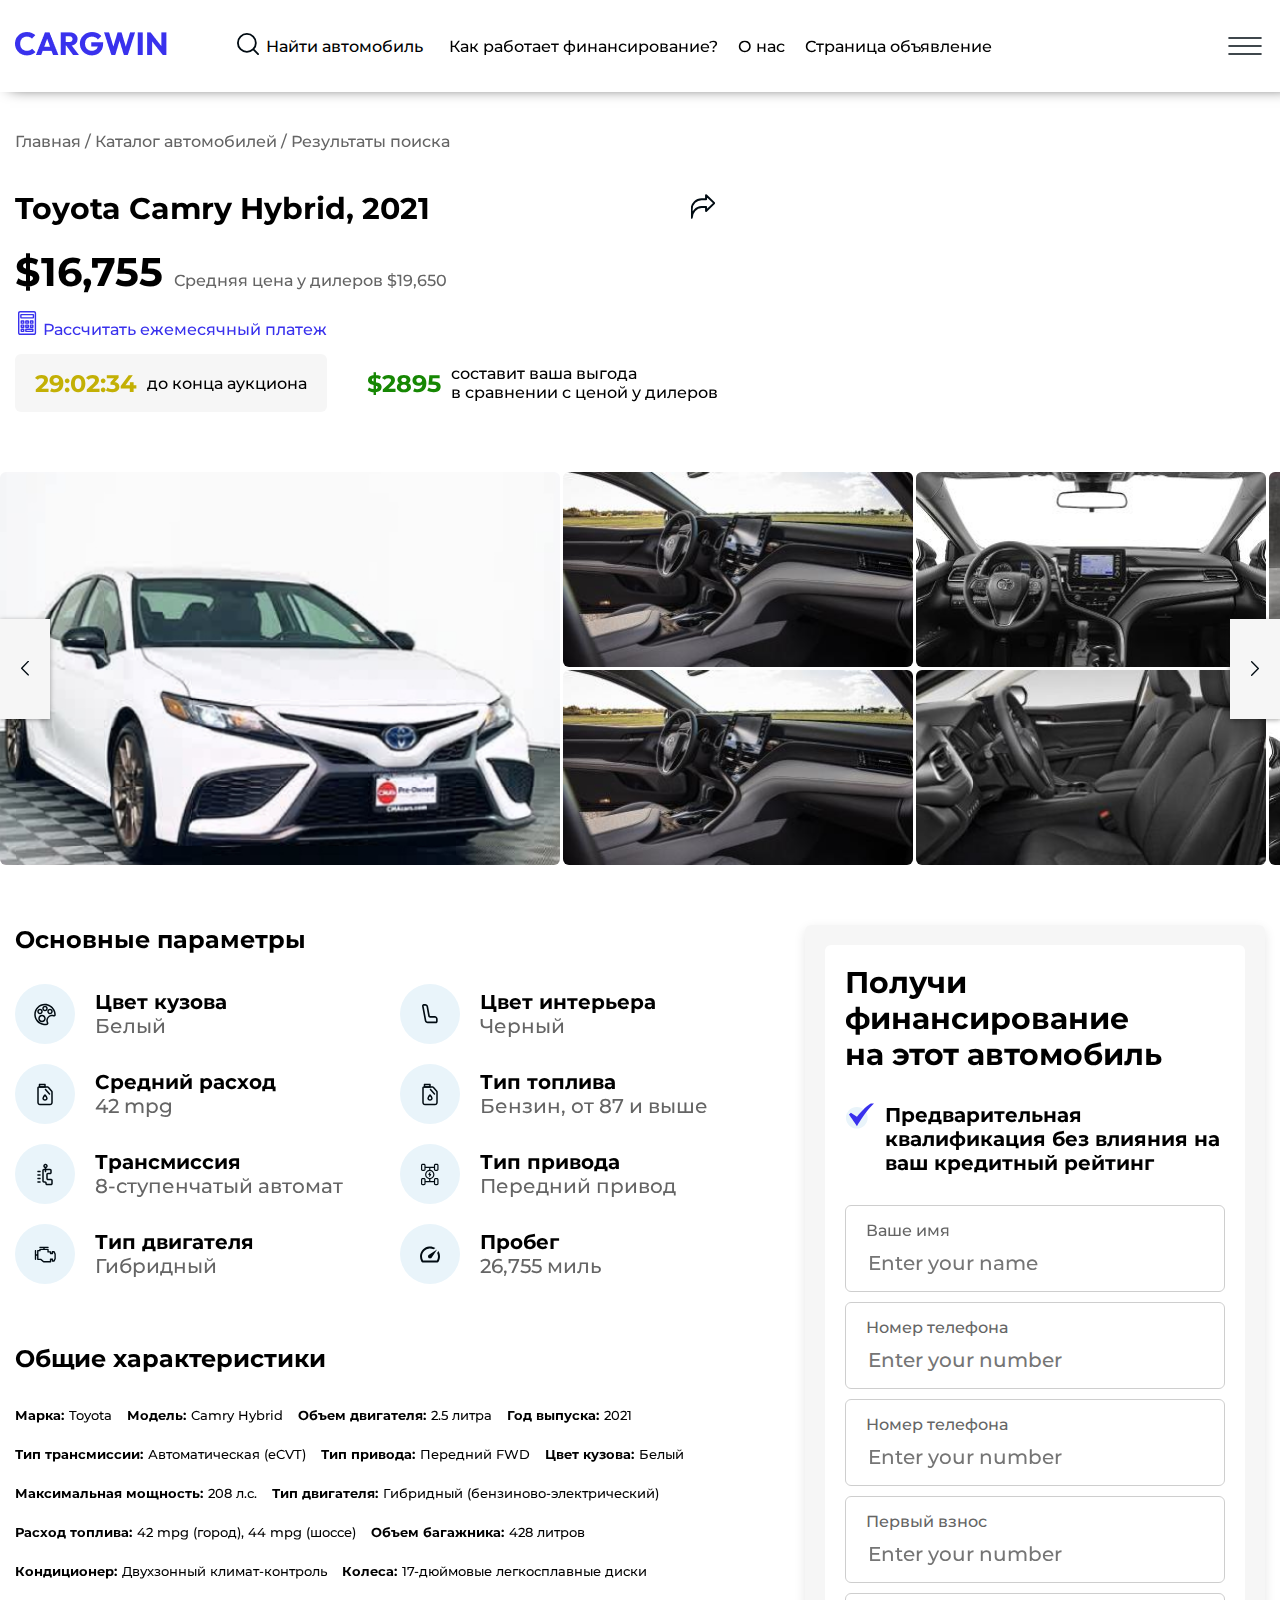
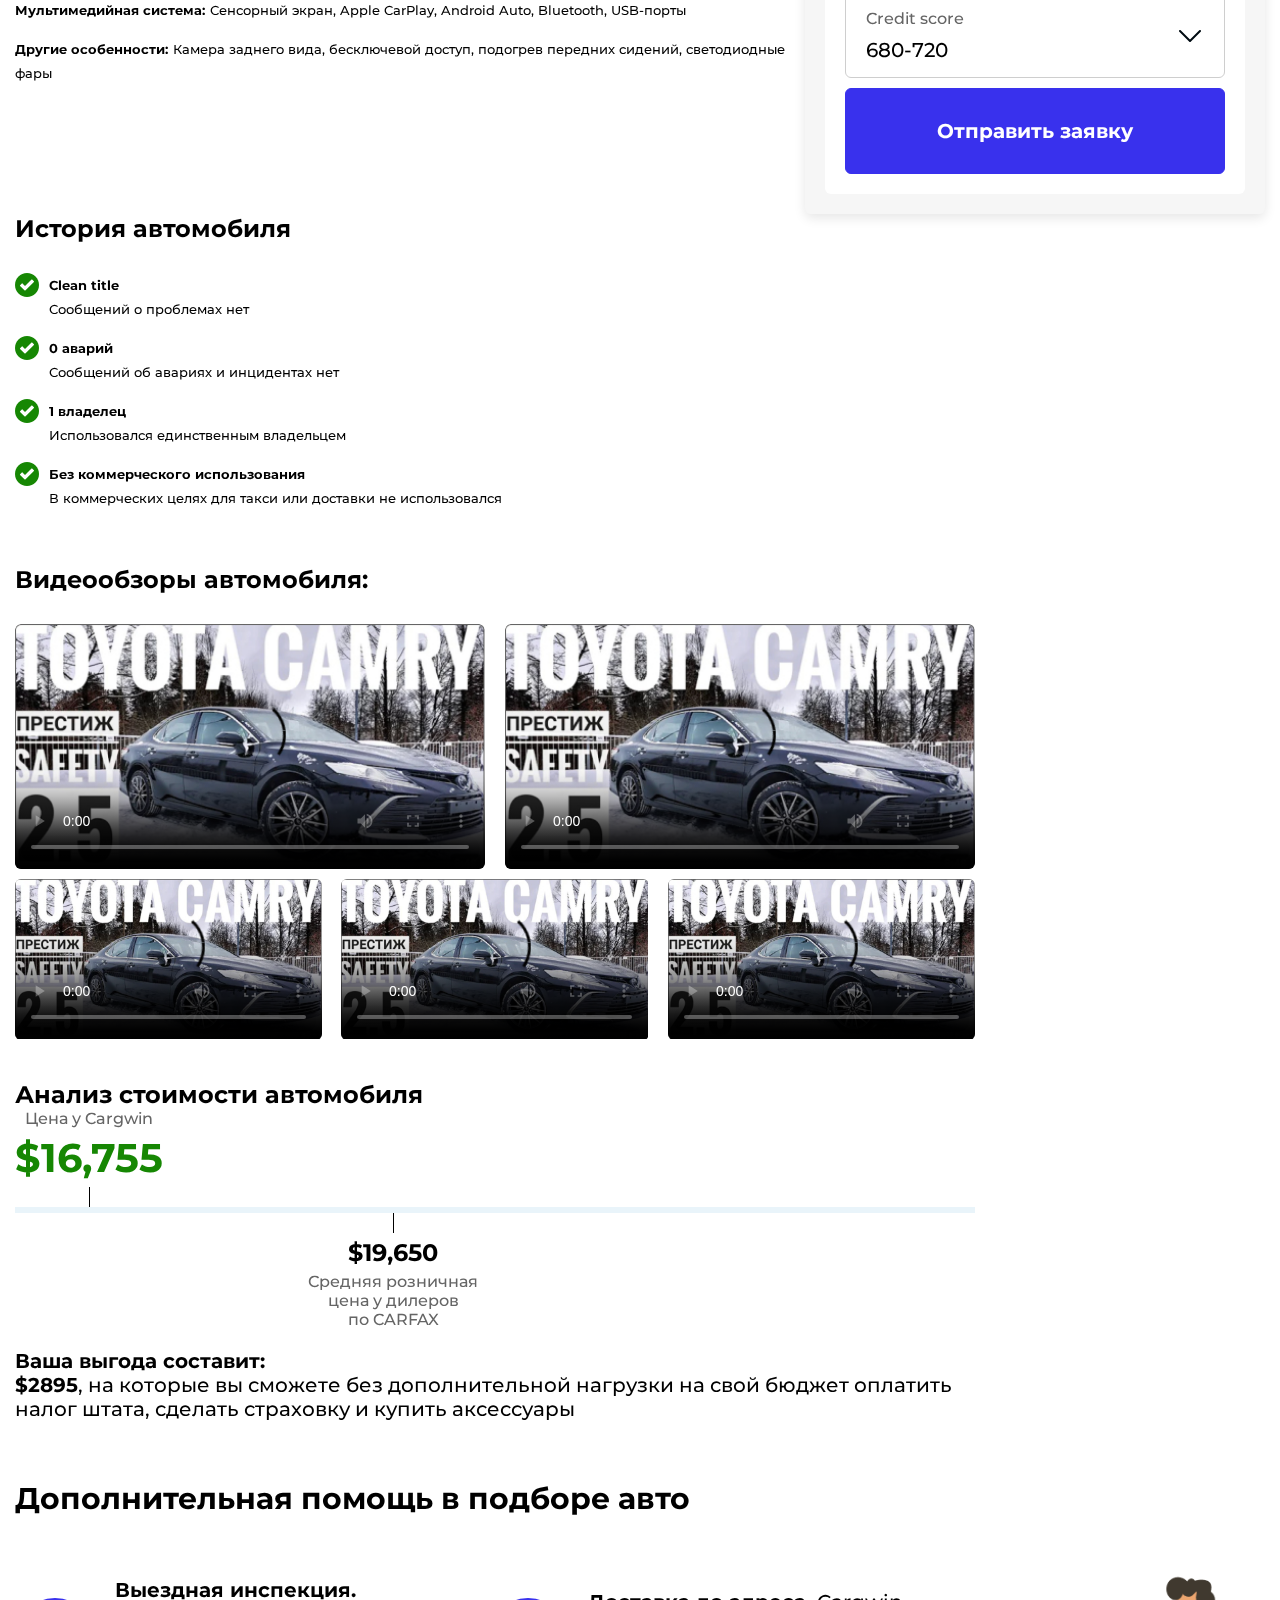
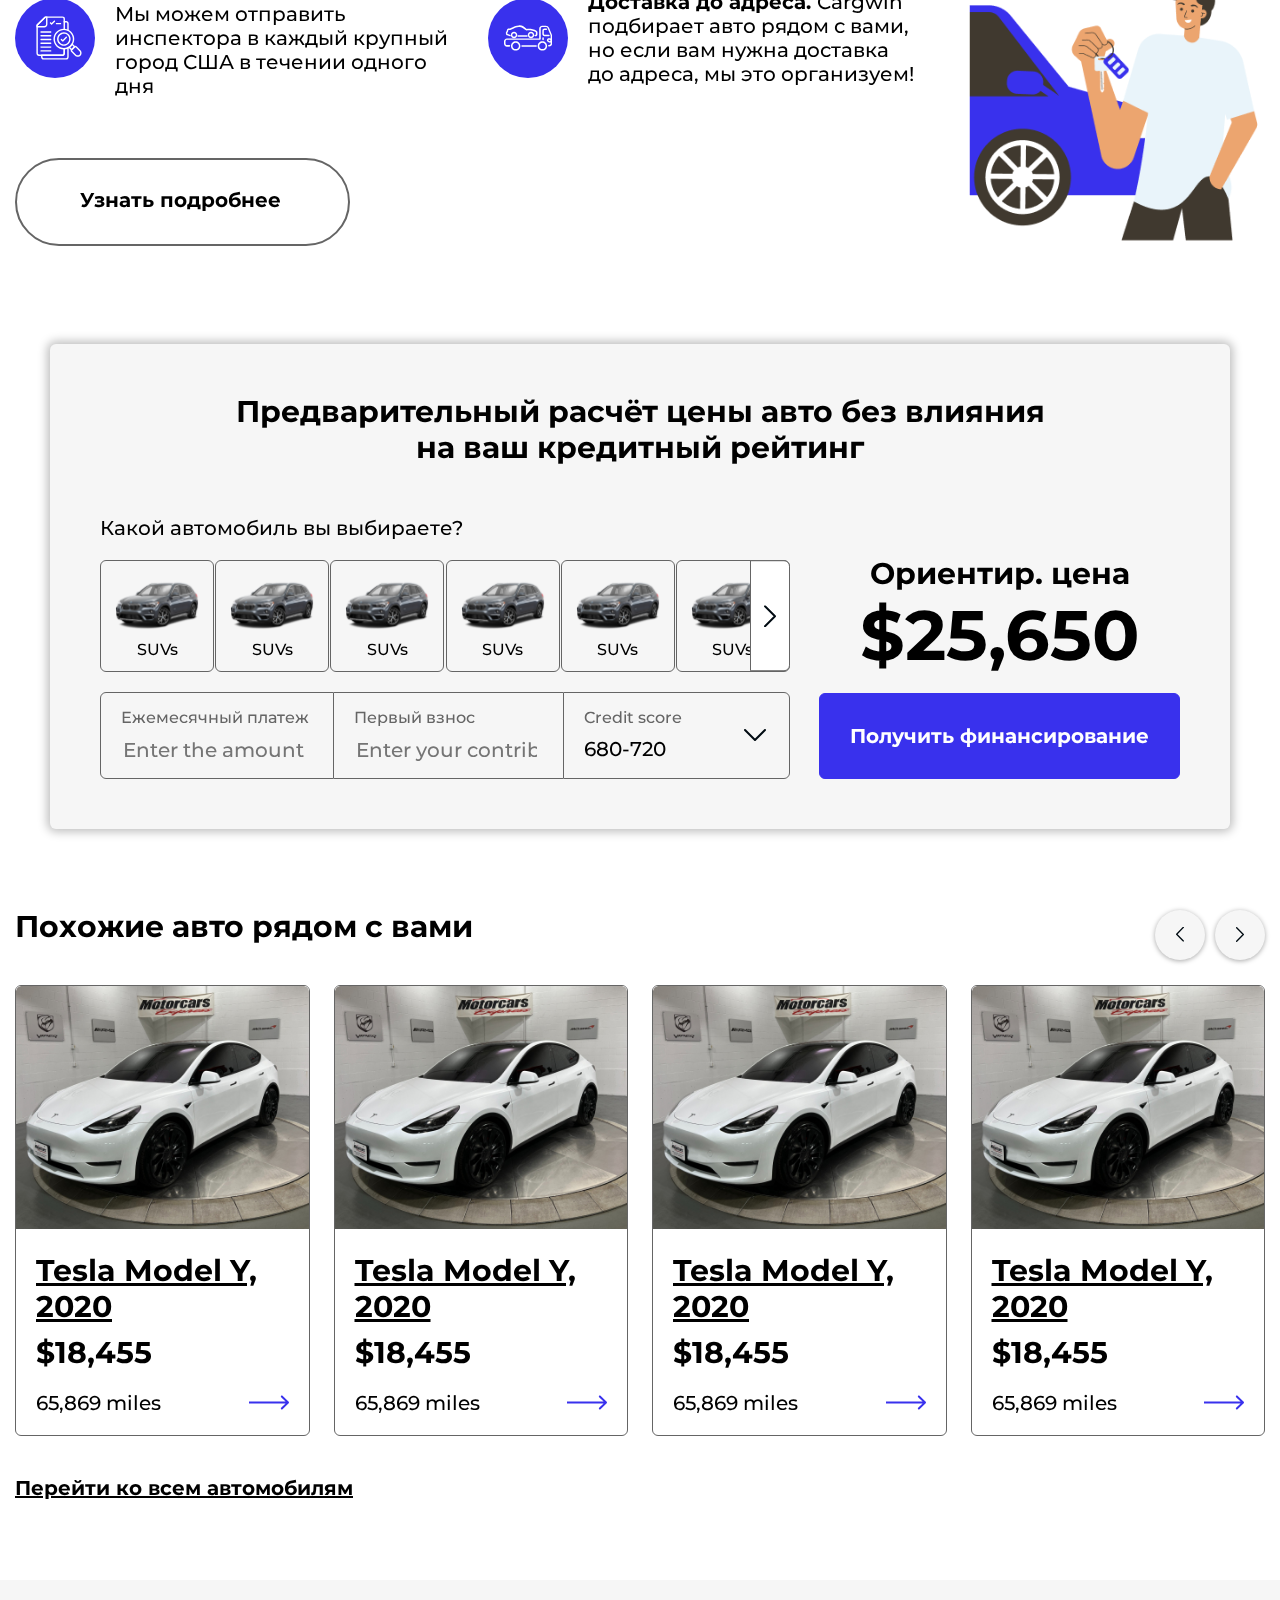
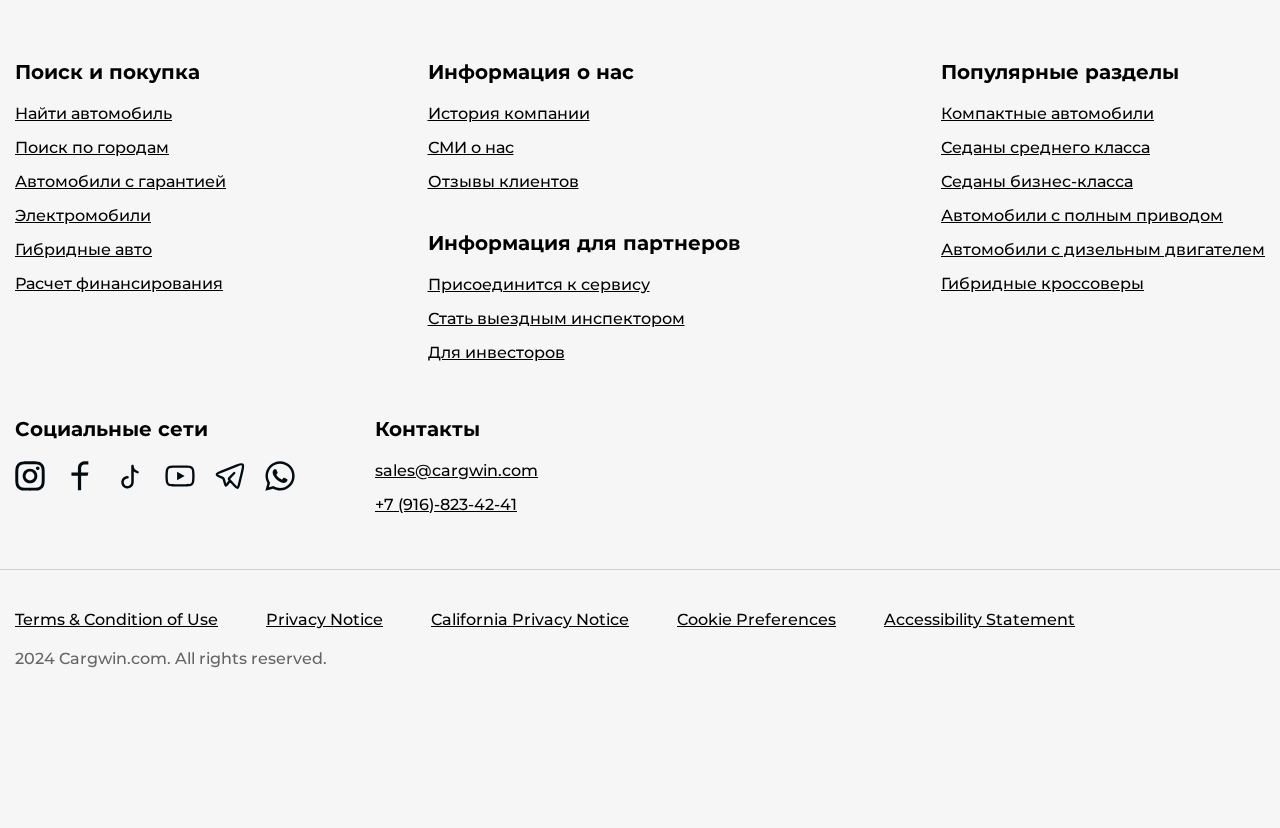
==== commit 7bd4a034: "init" ====
--- a/fullStory.html
+++ b/fullStory.html
@@ -221,79 +221,79 @@
                                     </h2>
                                     <div class="car-fullstory-characteristics__items">
                                         <h4>
-                                            <span class="text-4-2">Марка:</span>
-                                            <span class="text-5">Toyota</span>
-                                        </h4>
-
-                                        <h4>
-                                            <span class="text-4-2">Модель:</span>
-                                            <span class="text-5">Camry Hybrid</span>
-                                        </h4>
-
-                                        <h4>
-                                            <span class="text-4-2">Объем двигателя:</span>
-                                            <span class="text-5">2.5 литра</span>
-                                        </h4>
-
-                                        <h4>
-                                            <span class="text-4-2">Год выпуска:</span>
-                                            <span class="text-5">2021</span>
-                                        </h4>
-
-                                        <h4>
-                                            <span class="text-4-2">Тип трансмиссии:</span>
-                                            <span class="text-5">Автоматическая (eCVT)</span>
-                                        </h4>
-
-                                        <h4>
-                                            <span class="text-4-2">Тип привода:</span>
-                                            <span class="text-5">Передний FWD</span>
-                                        </h4>
-
-                                        <h4>
-                                            <span class="text-4-2">Цвет кузова:</span>
-                                            <span class="text-5">Белый</span>
-                                        </h4>
-
-                                        <h4>
-                                            <span class="text-4-2">Максимальная мощность:</span>
-                                            <span class="text-5">208 л.с.</span>
-                                        </h4>
-
-                                        <h4>
-                                            <span class="text-4-2">Тип двигателя:</span>
-                                            <span class="text-5">Гибридный (бензиново-электрический)</span>
-                                        </h4>
-
-                                        <h4>
-                                            <span class="text-4-2">Расход топлива:</span>
-                                            <span class="text-5">42 mpg (город), 44 mpg (шоссе)</span>
-                                        </h4>
-
-                                        <h4>
-                                            <span class="text-4-2">Объем багажника:</span>
-                                            <span class="text-5">428 литров</span>
-                                        </h4>
-
-                                        <h4>
-                                            <span class="text-4-2">Кондиционер:</span>
-                                            <span class="text-5">Двухзонный климат-контроль</span>
-                                        </h4>
-
-                                        <h4>
-                                            <span class="text-4-2">Колеса:</span>
-                                            <span class="text-5">17-дюймовые легкосплавные диски</span>
-                                        </h4>
-
-                                        <h4>
-                                            <span class="text-4-2">Мультимедийная система:</span>
-                                            <span class="text-5">Сенсорный экран, Apple CarPlay, Android Auto,
+                                            <span class="text-4">Марка:</span>
+                                            <span class="text-3">Toyota</span>
+                                        </h4>
+
+                                        <h4>
+                                            <span class="text-4">Модель:</span>
+                                            <span class="text-3">Camry Hybrid</span>
+                                        </h4>
+
+                                        <h4>
+                                            <span class="text-4">Объем двигателя:</span>
+                                            <span class="text-3">2.5 литра</span>
+                                        </h4>
+
+                                        <h4>
+                                            <span class="text-4">Год выпуска:</span>
+                                            <span class="text-3">2021</span>
+                                        </h4>
+
+                                        <h4>
+                                            <span class="text-4">Тип трансмиссии:</span>
+                                            <span class="text-3">Автоматическая (eCVT)</span>
+                                        </h4>
+
+                                        <h4>
+                                            <span class="text-4">Тип привода:</span>
+                                            <span class="text-3">Передний FWD</span>
+                                        </h4>
+
+                                        <h4>
+                                            <span class="text-4">Цвет кузова:</span>
+                                            <span class="text-3">Белый</span>
+                                        </h4>
+
+                                        <h4>
+                                            <span class="text-4">Максимальная мощность:</span>
+                                            <span class="text-3">208 л.с.</span>
+                                        </h4>
+
+                                        <h4>
+                                            <span class="text-4">Тип двигателя:</span>
+                                            <span class="text-3">Гибридный (бензиново-электрический)</span>
+                                        </h4>
+
+                                        <h4>
+                                            <span class="text-4">Расход топлива:</span>
+                                            <span class="text-3">42 mpg (город), 44 mpg (шоссе)</span>
+                                        </h4>
+
+                                        <h4>
+                                            <span class="text-4">Объем багажника:</span>
+                                            <span class="text-3">428 литров</span>
+                                        </h4>
+
+                                        <h4>
+                                            <span class="text-4">Кондиционер:</span>
+                                            <span class="text-3">Двухзонный климат-контроль</span>
+                                        </h4>
+
+                                        <h4>
+                                            <span class="text-4">Колеса:</span>
+                                            <span class="text-3">17-дюймовые легкосплавные диски</span>
+                                        </h4>
+
+                                        <h4>
+                                            <span class="text-4">Мультимедийная система:</span>
+                                            <span class="text-3">Сенсорный экран, Apple CarPlay, Android Auto,
                                                 Bluetooth, USB-порты</span>
                                         </h4>
 
                                         <h4>
-                                            <span class="text-4-2">Другие особенности:</span>
-                                            <span class="text-5">Камера заднего вида, бесключевой доступ, подогрев
+                                            <span class="text-4">Другие особенности:</span>
+                                            <span class="text-3">Камера заднего вида, бесключевой доступ, подогрев
                                                 передних сидений, светодиодные фары</span>
                                         </h4>
                                     </div>
--- a/css/style.css
+++ b/css/style.css
@@ -311,11 +311,6 @@
 }
 
 
-@media (min-width: 1400px) {
-    .container {768
-        max-width: 1450px;
-    }
-}
 
 /*header styles (992)*/
 header {
@@ -376,6 +371,7 @@
     font-family: "Montserrat", sans-serif;
     font-weight: 500;
     font-size: 16px;
+    width: 165px;
 }
 
 .search__block input::placeholder {
@@ -761,6 +757,10 @@
 .finance-section__inner .row {
     justify-content: space-between;
     gap: 20px;
+}
+
+.finance-section__imgs-item3-mobile {
+    display: none!important;
 }
 
 .finance-section__text {
@@ -1081,7 +1081,7 @@
 }
 
 .accrodion-grp {
-    max-width: 820px;
+    max-width: 650px;
     width: 100%;
 
 }
@@ -1287,6 +1287,10 @@
 .history-section__item-2-text {
     max-width: 660px;
     width: 100%;
+}
+
+.history-section__item-2-imgs div {
+    width: 50%;
 }
 
 .history-section__item-1-img img,
@@ -1535,6 +1539,10 @@
 
 .car-fullstory-parametrs__item h3 span:last-child {
     color: #656565;
+}
+
+.car-fullstory-characteristics__items h4 span , .car-fullstory-story-cars__inner p span{
+    font-size: 13px!important;
 }
 
 .car-fullstory-parametrs__items-inner {
@@ -2295,15 +2303,34 @@
         display: block;
     }
 
+    
     .finance-section__imgs-item3 {
         width: 100%;
         object-fit: contain;
         margin: 10px auto 0 auto;
+        display: none;
+    }
+    .finance-section__imgs-item3-mobile {
+        display: block!important;
+        margin-bottom: 20px;
+    }
+
+    .finance-section .section-btn-2-block {
+        display: inherit;
+        margin-top: 40px;
     }
 
     /*questions section responsive 992*/
     .questions-section__inner .row {
         flex-direction: column;
+    }
+
+    .questions-section__inner-right {
+        gap: 20px;
+    }
+
+    .questions-section .section-btn-2, .questions-section__inner-right {
+        margin-top: 20px;
     }
 
     /*how it work section responsive 992*/
@@ -2530,7 +2557,7 @@
 
     .first-installment,
     .monthly-payment,
-    .custom-label {
+    .custom-label, .label-zip {
         border: 1px solid #656565;
         border-radius: 6px;
         height: 76px;
@@ -2667,6 +2694,11 @@
         height: 200px;
     }
 
+  
+    .history-section__item-2-imgs {
+        gap: 8px;
+    }
+
     .history-section__item-2-imgs img {
         height: 180px;
     }
@@ -2686,7 +2718,7 @@
 
     /*car fullstory section styling 768*/
     .car-fullstory-parametrs h2 {
-        padding-top: 40px;
+        padding-top: 0;
     }
     .text-input input {
         font-size: 16px;
@@ -2741,8 +2773,8 @@
 
     .car-fullstory-slider .slider-main__img {
         height: 300px;
-        min-width: 60%;
-        max-width: 60%;
+        min-width: 90%;
+        max-width: 90%;
     }
 
     .car-fullstory-slider .slider-other__img div a {
